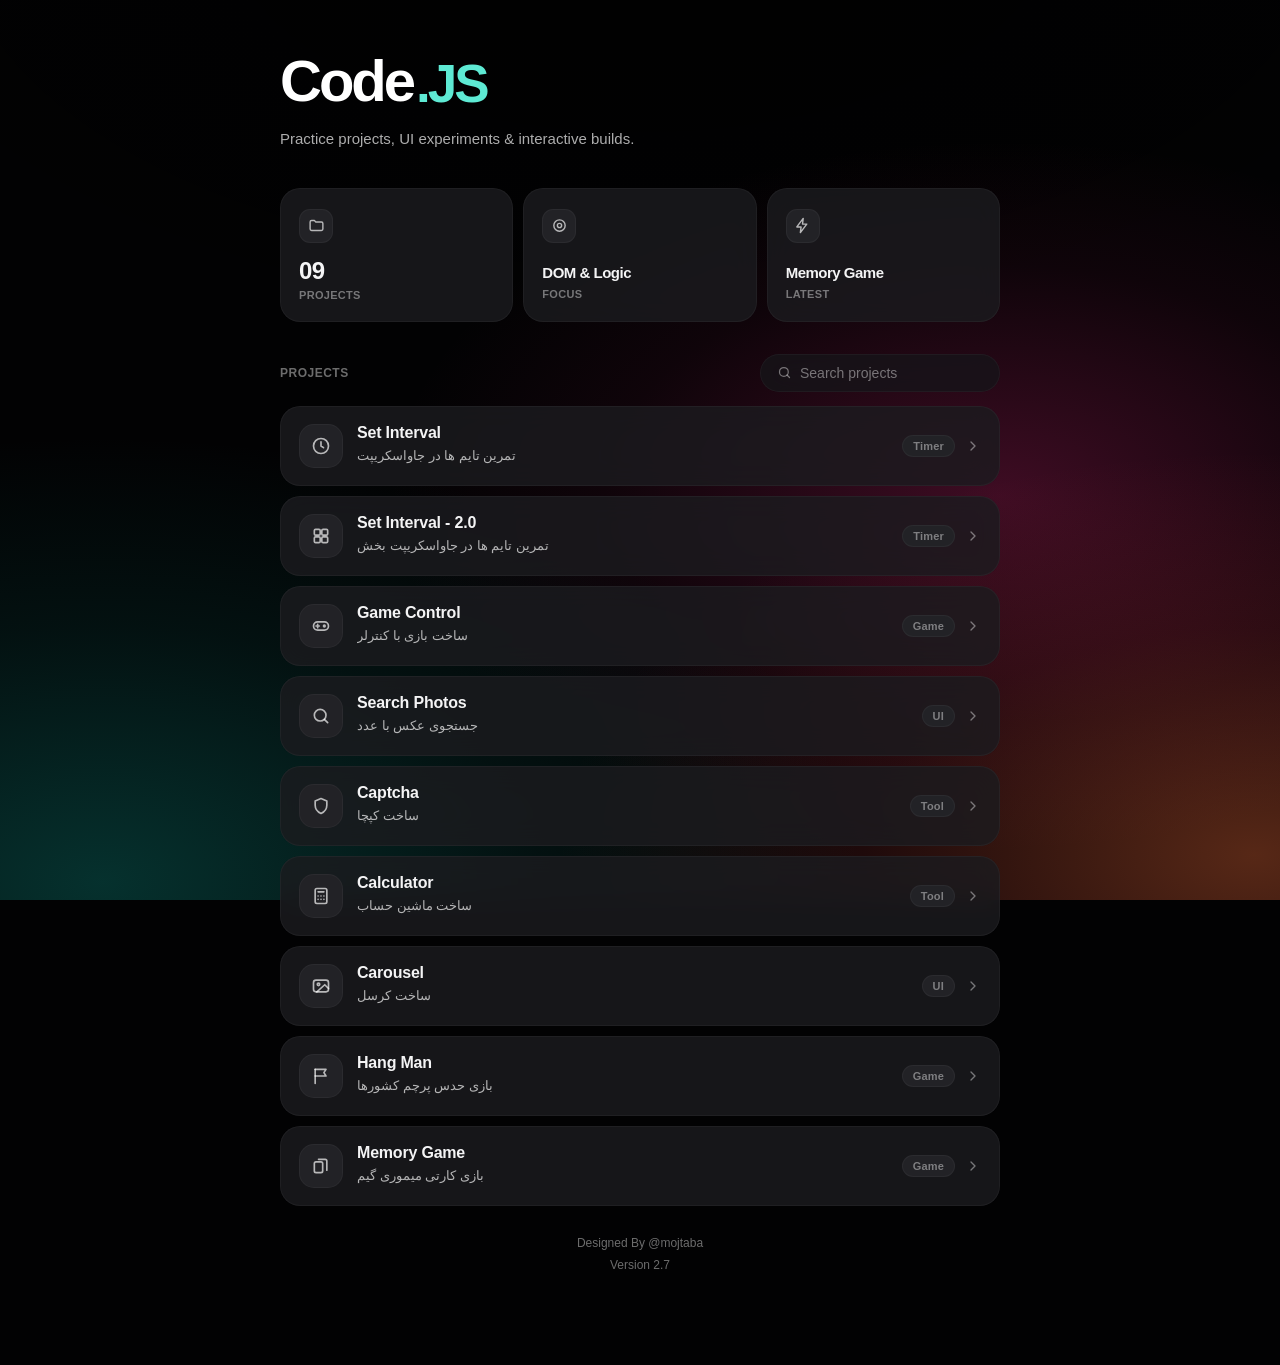
==== index.html @ c729ed0e "Update website" ====
<!doctype html>
<html lang="en">
<head>
    <meta charset="UTF-8">
    <meta name="viewport"
          content="width=device-width, user-scalable=no, initial-scale=1.0, maximum-scale=1.0, minimum-scale=1.0">
    <meta name="theme-color" content="#020203">
    <meta http-equiv="X-UA-Compatible" content="ie=edge">

    <link rel="icon" href="favicon.png">
    <title>Code JS</title>
    <link rel="stylesheet" href="style.css">
</head>
<body>

<div class="app">


    <header class="hero">
        <div class="hero-content">
            <h1 class="h22">Code</h1><h1 class="h11">.JS</h1>
        </div>
        <p>Practice projects, UI experiments &amp; interactive builds.</p>
    </header>


    <div class="topRow">

        <div class="miniCard">
            <div class="miniIcon">
                <svg viewBox="0 0 24 24" aria-hidden="true"><path d="M3 7a2 2 0 0 1 2-2h4l2 2h8a2 2 0 0 1 2 2v8a2 2 0 0 1-2 2H5a2 2 0 0 1-2-2z"/></svg>
            </div>
            <div id="mv" class="miniValue">00</div>
            <div class="miniLabel">Projects</div>
        </div>

        <div class="miniCard">
            <div class="miniIcon">
                <svg viewBox="0 0 24 24" aria-hidden="true"><circle cx="12" cy="12" r="8"/><circle cx="12" cy="12" r="3"/></svg>
            </div>
            <div class="miniValue miniValue-text">DOM &amp; Logic</div>
            <div class="miniLabel">Focus</div>
        </div>

        <div class="miniCard">
            <div class="miniIcon">
                <svg viewBox="0 0 24 24" aria-hidden="true"><path d="M13 2 4 14h6l-1 8 9-12h-6z"/></svg>
            </div>
            <div id="md" class="miniValue miniValue-text">—</div>
            <div class="miniLabel">Latest</div>
        </div>

    </div>


    <div class="listHead">
        <div class="section-title">Projects</div>

        <div class="search-wrap">
            <svg viewBox="0 0 24 24" aria-hidden="true"><circle cx="11" cy="11" r="7"/><path d="m20 20-4-4"/></svg>
            <input id="search" type="search" placeholder="Search projects" aria-label="Search projects" autocomplete="off">
        </div>
    </div>


    <div class="box">


        <a class="card" href="w1/in.html" data-tags="timer interval progress تایمر تایم">
            <div class="dd">
                <div class="chip">
                    <svg viewBox="0 0 24 24" aria-hidden="true"><circle cx="12" cy="12" r="9"/><path d="M12 7v5l3 2"/></svg>
                </div>
                <div class="inf">
                    <h3 class="h3">Set Interval</h3>
                    <p>تمرین تایم ها در جاواسکریپت</p>
                </div>
            </div>
            <div class="meta">
                <span class="tag">Timer</span>
                <span class="row">
                    <svg viewBox="0 0 24 24" aria-hidden="true"><path d="m9 6 6 6-6 6"/></svg>
                </span>
            </div>
        </a>

        <a class="card" href="w2/index.html" data-tags="timer interval grid تایمر تایم">
            <div class="dd">
                <div class="chip">
                    <svg viewBox="0 0 24 24" aria-hidden="true"><rect x="4" y="4" width="7" height="7" rx="1.5"/><rect x="13" y="4" width="7" height="7" rx="1.5"/><rect x="4" y="13" width="7" height="7" rx="1.5"/><rect x="13" y="13" width="7" height="7" rx="1.5"/></svg>
                </div>
                <div class="inf">
                    <h3 class="h3">Set Interval - 2.0</h3>
                    <p>تمرین تایم ها در جاواسکریپت بخش </p>
                </div>
            </div>
            <div class="meta">
                <span class="tag">Timer</span>
                <span class="row">
                    <svg viewBox="0 0 24 24" aria-hidden="true"><path d="m9 6 6 6-6 6"/></svg>
                </span>
            </div>
        </a>

        <a class="card" href="w3/index.html" data-tags="game controller بازی کنترلر">
            <div class="dd">
                <div class="chip">
                    <svg viewBox="0 0 24 24" aria-hidden="true"><rect x="3" y="7" width="18" height="10" rx="5"/><path d="M8 10v4M6 12h4"/><circle cx="16" cy="12" r="1"/></svg>
                </div>
                <div class="inf">
                    <h3 class="h3">Game Control</h3>
                    <p>ساخت بازی با کنترلر</p>
                </div>
            </div>
            <div class="meta">
                <span class="tag">Game</span>
                <span class="row">
                    <svg viewBox="0 0 24 24" aria-hidden="true"><path d="m9 6 6 6-6 6"/></svg>
                </span>
            </div>
        </a>

        <a class="card" href="w4/index.html" data-tags="search photos robots جستجو عکس">
            <div class="dd">
                <div class="chip">
                    <svg viewBox="0 0 24 24" aria-hidden="true"><circle cx="11" cy="11" r="7"/><path d="m20 20-4-4"/></svg>
                </div>
                <div class="inf">
                    <h3 class="h3">Search Photos</h3>
                    <p>جستجوی عکس با عدد</p>
                </div>
            </div>
            <div class="meta">
                <span class="tag">UI</span>
                <span class="row">
                    <svg viewBox="0 0 24 24" aria-hidden="true"><path d="m9 6 6 6-6 6"/></svg>
                </span>
            </div>
        </a>

        <a class="card" href="w5/index.html" data-tags="captcha security کپچا امنیت">
            <div class="dd">
                <div class="chip">
                    <svg viewBox="0 0 24 24" aria-hidden="true"><path d="m12 3 7 3v5c0 4.5-3 8-7 10-4-2-7-5.5-7-10V6z"/></svg>
                </div>
                <div class="inf">
                    <h3 class="h3">Captcha</h3>
                    <p>ساخت کپچا</p>
                </div>
            </div>
            <div class="meta">
                <span class="tag">Tool</span>
                <span class="row">
                    <svg viewBox="0 0 24 24" aria-hidden="true"><path d="m9 6 6 6-6 6"/></svg>
                </span>
            </div>
        </a>

        <a class="card" href="w6/index.html" data-tags="calculator math ماشین حساب">
            <div class="dd">
                <div class="chip">
                    <svg viewBox="0 0 24 24" aria-hidden="true"><rect x="5" y="3" width="14" height="18" rx="2"/><path d="M8.5 7h7M8.5 12h.01M12 12h.01M15.5 12h.01M8.5 16h.01M12 16h.01M15.5 16h.01"/></svg>
                </div>
                <div class="inf">
                    <h3 class="h3">Calculator</h3>
                    <p>ساخت ماشین حساب</p>
                </div>
            </div>
            <div class="meta">
                <span class="tag">Tool</span>
                <span class="row">
                    <svg viewBox="0 0 24 24" aria-hidden="true"><path d="m9 6 6 6-6 6"/></svg>
                </span>
            </div>
        </a>

        <a class="card" href="w7/index.html" data-tags="carousel slider gallery کرسل اسلایدر">
            <div class="dd">
                <div class="chip">
                    <svg viewBox="0 0 24 24" aria-hidden="true"><rect x="3" y="5" width="18" height="14" rx="3"/><circle cx="9" cy="10" r="1.5"/><path d="m21 15-4.5-4.5L7 19"/></svg>
                </div>
                <div class="inf">
                    <h3 class="h3">Carousel</h3>
                    <p>ساخت کرسل</p>
                </div>
            </div>
            <div class="meta">
                <span class="tag">UI</span>
                <span class="row">
                    <svg viewBox="0 0 24 24" aria-hidden="true"><path d="m9 6 6 6-6 6"/></svg>
                </span>
            </div>
        </a>

        <a class="card" href="w8/index.html" data-tags="hangman flags guess بازی پرچم حدس">
            <div class="dd">
                <div class="chip">
                    <svg viewBox="0 0 24 24" aria-hidden="true"><path d="M5 21V4"/><path d="M5 4h13l-2.5 4L18 12H5"/></svg>
                </div>
                <div class="inf">
                    <h3 class="h3">Hang Man</h3>
                    <p>بازی حدس پرچم کشورها</p>
                </div>
            </div>
            <div class="meta">
                <span class="tag">Game</span>
                <span class="row">
                    <svg viewBox="0 0 24 24" aria-hidden="true"><path d="m9 6 6 6-6 6"/></svg>
                </span>
            </div>
        </a>

        <a class="card" href="w9/index.html" data-tags="memory cards match بازی کارت حافظه">
            <div class="dd">
                <div class="chip">
                    <svg viewBox="0 0 24 24" aria-hidden="true"><rect x="4" y="7" width="10" height="13" rx="2"/><path d="M9 4h8a2 2 0 0 1 2 2v11"/></svg>
                </div>
                <div class="inf">
                    <h3 class="h3">Memory Game</h3>
                    <p>بازی کارتی میموری گیم</p>
                </div>
            </div>
            <div class="meta">
                <span class="tag">Game</span>
                <span class="row">
                    <svg viewBox="0 0 24 24" aria-hidden="true"><path d="m9 6 6 6-6 6"/></svg>
                </span>
            </div>
        </a>


    </div>

    <div id="empty" class="empty">No project matches your search.</div>


    <div class="footer">Designed By @mojtaba <br>Version 2.7<br></div>

</div>

<script src="code.js"></script>
</body>
</html>
---- style.css ----
:root{

    --brand:#2DD4BF;
    --brand-light:#5EEAD4;

    --bg-base:#020203;

    --glass-blur:blur(14px) saturate(115%);

    --surface:rgba(28,28,31,0.82);
    --surface-hover:rgba(34,34,38,0.86);
    --surface-input:rgba(22,22,25,0.76);

    --surface-border:rgba(255,255,255,0.04);
    --surface-border-hover:rgba(255,255,255,0.07);

    --chip-bg:#222226;
    --chip-bg-hover:#28282d;

    --text:#f4f4f5;
    --text-soft:rgba(255,255,255,0.68);
    --text-faint:rgba(255,255,255,0.42);

    --org:var(--brand-light);

    --radius:20px;
}

html{
    background-color:var(--bg-base);
    background-image:
            radial-gradient(
                    ellipse 90% 75% at 8% 98%,
                    rgba(13,148,136,0.32) 0%,
                    rgba(13,148,136,0.10) 38%,
                    transparent 66%
            ),
            radial-gradient(
                    ellipse 85% 70% at 98% 95%,
                    rgba(251,113,60,0.34) 0%,
                    rgba(239,68,68,0.12) 36%,
                    transparent 64%
            ),
            radial-gradient(
                    ellipse 70% 58% at 78% 55%,
                    rgba(219,39,119,0.28) 0%,
                    rgba(168,28,90,0.08) 44%,
                    transparent 68%
            ),
            radial-gradient(
                    ellipse 120% 85% at 50% -8%,
                    rgba(0,0,0,0.88) 0%,
                    transparent 62%
            );
    background-attachment:fixed;

    overflow-x:hidden;
    width:100%;
    max-width:100%;
    overscroll-behavior:none;
}


*{
    margin:0;
    padding:0;
    box-sizing:border-box;
}






body{

    min-height:100vh;
    min-height:100dvh;
    width:100%;
    max-width:100%;
    overflow-x:hidden;
    overscroll-behavior:none;

    background:transparent;

    color:var(--text);

    font-family:
            Inter,
            -apple-system,
            BlinkMacSystemFont,
            sans-serif;

    display:flex;
    justify-content:center;

    padding:52px 24px 48px;
}



.app{

    width:100%;

    max-width:720px;

    padding-bottom:40px;
}



/* ---------- hero ---------- */

.hero{

    margin-bottom:36px;
}

.hero-content{
    display:flex;
    align-items:end;
}

.hero h1{

    letter-spacing:-3px;

    line-height:1;

    color:var(--org);
}

.hero .h11{
    font-weight:700;
    font-size:53px;
}

.hero .h22{
    font-weight:800;
    font-size:58px;
    color:#fff;
    margin-right:3px;
}

.hero p{

    margin-top:16px;

    max-width:480px;

    color:var(--text-soft);

    font-size:15px;

    font-weight:400;

    line-height:1.7;
}



/* ---------- stats ---------- */

.topRow{

    display:grid;

    grid-template-columns:repeat(3, 1fr);

    gap:10px;

    margin-bottom:32px;
}

.miniCard{

    padding:20px 18px;

    border-radius:var(--radius);

    background:var(--surface);

    backdrop-filter:var(--glass-blur);
    -webkit-backdrop-filter:var(--glass-blur);

    border:1px solid var(--surface-border);
}

.miniIcon{

    width:34px;
    height:34px;

    border-radius:11px;

    display:flex;
    align-items:center;
    justify-content:center;

    margin-bottom:14px;

    color:var(--text-soft);

    background:var(--chip-bg);

    border:1px solid var(--surface-border);
}

.miniIcon svg{
    width:17px;
    height:17px;
    fill:none;
    stroke:currentColor;
    stroke-width:2;
    stroke-linecap:round;
    stroke-linejoin:round;
}

.miniValue{

    font-size:24px;

    font-weight:700;

    letter-spacing:-0.5px;

    color:var(--text);

    margin-bottom:4px;

    white-space:nowrap;
    overflow:hidden;
    text-overflow:ellipsis;
}

.miniValue-text{
    font-size:15px;
    line-height:1.4;
    padding-top:5px;
    margin-bottom:5px;
}

.miniLabel{

    color:var(--text-faint);

    font-size:11px;

    font-weight:600;

    letter-spacing:0.3px;

    text-transform:uppercase;
}



/* ---------- list head + search ---------- */

.listHead{

    display:flex;
    align-items:center;
    justify-content:space-between;

    gap:12px;

    margin-bottom:14px;
}

.section-title{

    font-size:12px;
    font-weight:600;

    letter-spacing:0.5px;

    text-transform:uppercase;

    color:var(--text-faint);
}

.search-wrap{

    display:flex;
    align-items:center;

    gap:8px;

    background:var(--surface-input);

    backdrop-filter:var(--glass-blur);
    -webkit-backdrop-filter:var(--glass-blur);

    border:1px solid var(--surface-border);

    border-radius:999px;

    padding:10px 16px;

    width:240px;
}

.search-wrap:focus-within{
    background:var(--surface);
    border-color:var(--surface-border-hover);
}

.search-wrap svg{
    width:15px;
    height:15px;
    flex-shrink:0;
    fill:none;
    stroke:var(--text-faint);
    stroke-width:2;
    stroke-linecap:round;
}

.search-wrap:focus-within svg{
    stroke:var(--brand);
}

.search-wrap input{

    width:100%;

    background:none;
    border:none;
    outline:none;

    color:var(--text);

    font-size:14px;

    font-family:inherit;

    -webkit-appearance:none;
    appearance:none;
}

.search-wrap input::placeholder{
    color:var(--text-faint);
}

.search-wrap input::-webkit-search-cancel-button{
    -webkit-appearance:none;
}



/* ---------- project list ---------- */

.box{

    display:flex;

    flex-direction:column;

    gap:10px;
}



.card{

    background:var(--surface);

    backdrop-filter:var(--glass-blur);
    -webkit-backdrop-filter:var(--glass-blur);

    border:1px solid var(--surface-border);

    border-radius:20px;

    display:flex;

    justify-content:space-between;

    align-items:center;

    text-decoration:none;

    padding:17px 18px;

}


.card:hover{

    background:var(--surface-hover);
    border-color:var(--surface-border-hover);
}

.card:focus-visible{
    outline:2px solid rgba(45,212,191,0.55);
    outline-offset:2px;
}


.dd{

    display:flex;

    align-items:center;

    gap:14px;

    min-width:0;
}



.chip{

    width:44px;
    height:44px;

    border-radius:15px;

    display:flex;
    justify-content:center;
    align-items:center;

    flex-shrink:0;

    color:var(--text-soft);

    background:var(--chip-bg);

    border:1px solid var(--surface-border);
}

.chip svg{
    width:20px;
    height:20px;
    fill:none;
    stroke:currentColor;
    stroke-width:2;
    stroke-linecap:round;
    stroke-linejoin:round;
}



.inf{
    min-width:0;
}

.h3{

    color:var(--text);

    font-size:16px;

    font-weight:600;

    letter-spacing:-0.2px;
}

.inf p{

    margin-top:4px;

    color:var(--text-soft);

    font-size:13px;

    font-weight:400;

    line-height:1.6;

    display:-webkit-box;
    -webkit-line-clamp:2;
    -webkit-box-orient:vertical;
    overflow:hidden;
}


.card:hover .h3{

    color:#fff;
}

.card:hover .inf p{

    color:rgba(255,255,255,0.82);
}

.card:hover .chip{
    color:#fff;
    background:var(--chip-bg-hover);
    border-color:var(--surface-border-hover);
}



.meta{

    display:flex;
    align-items:center;

    gap:10px;

    flex-shrink:0;

    margin-left:12px;
}

.tag{

    font-size:11px;
    font-weight:600;

    letter-spacing:0.2px;

    color:var(--text-faint);

    background:var(--chip-bg);

    border:1px solid var(--surface-border);

    border-radius:999px;

    padding:4px 10px;
}

.card:hover .tag{
    color:var(--text-soft);
    background:var(--chip-bg-hover);
    border-color:var(--surface-border-hover);
}

.row{

    display:flex;
    align-items:center;

    color:var(--text-faint);
}

.row svg{
    width:16px;
    height:16px;
    fill:none;
    stroke:currentColor;
    stroke-width:2;
    stroke-linecap:round;
    stroke-linejoin:round;
}

.card:hover .row{
    color:var(--brand);
}



/* ---------- empty state ---------- */

.empty{

    display:none;

    text-align:center;

    padding:36px 20px;

    color:var(--text-soft);

    font-size:14px;

    background:var(--surface);

    backdrop-filter:var(--glass-blur);
    -webkit-backdrop-filter:var(--glass-blur);

    border:1px solid var(--surface-border);

    border-radius:20px;
}



/* ---------- footer ---------- */

.footer{

    margin-top:26px;

    text-align:center;

    color:var(--text-faint);

    font-size:12px;

    line-height:1.9;
}



/* ---------- responsive ---------- */

@media (max-width:640px){

    body{
        padding:40px 18px;
    }

    .listHead{
        flex-direction:column;
        align-items:stretch;
        gap:10px;
    }

    .search-wrap{
        width:100%;
    }

    .search-wrap input{
        font-size:16px;
    }

}



@media (max-width:430px){

    body{
        padding-top:max(28px, env(safe-area-inset-top));
        padding-right:max(16px, env(safe-area-inset-right));
        padding-bottom:max(28px, env(safe-area-inset-bottom));
        padding-left:max(16px, env(safe-area-inset-left));
    }

    .hero{
        margin-bottom:26px;
    }

    .hero .h22{
        font-size:46px;
    }

    .hero .h11{
        font-size:42px;
    }

    .hero p{
        font-size:14px;
        line-height:1.65;
    }

    .topRow{
        gap:8px;
        margin-bottom:26px;
    }

    .miniCard{
        padding:14px 12px;
        border-radius:16px;
    }

    .miniIcon{
        width:30px;
        height:30px;
        border-radius:10px;
        margin-bottom:12px;
    }

    .miniIcon svg{
        width:15px;
        height:15px;
    }

    .miniValue{
        font-size:20px;
    }

    .miniValue-text{
        font-size:12px;
        white-space:normal;
        line-height:1.35;
    }

    .card{
        padding:14px;
        border-radius:18px;
    }

    .dd{
        gap:12px;
    }

    .chip{
        width:40px;
        height:40px;
        border-radius:13px;
    }

    .chip svg{
        width:18px;
        height:18px;
    }

    .h3{
        font-size:14px;
    }

    .inf p{
        font-size:12px;
    }

    .tag{
        display:none;
    }

    .meta{
        margin-left:8px;
    }

    .footer{
        margin-top:20px;
        font-size:11px;
    }

}
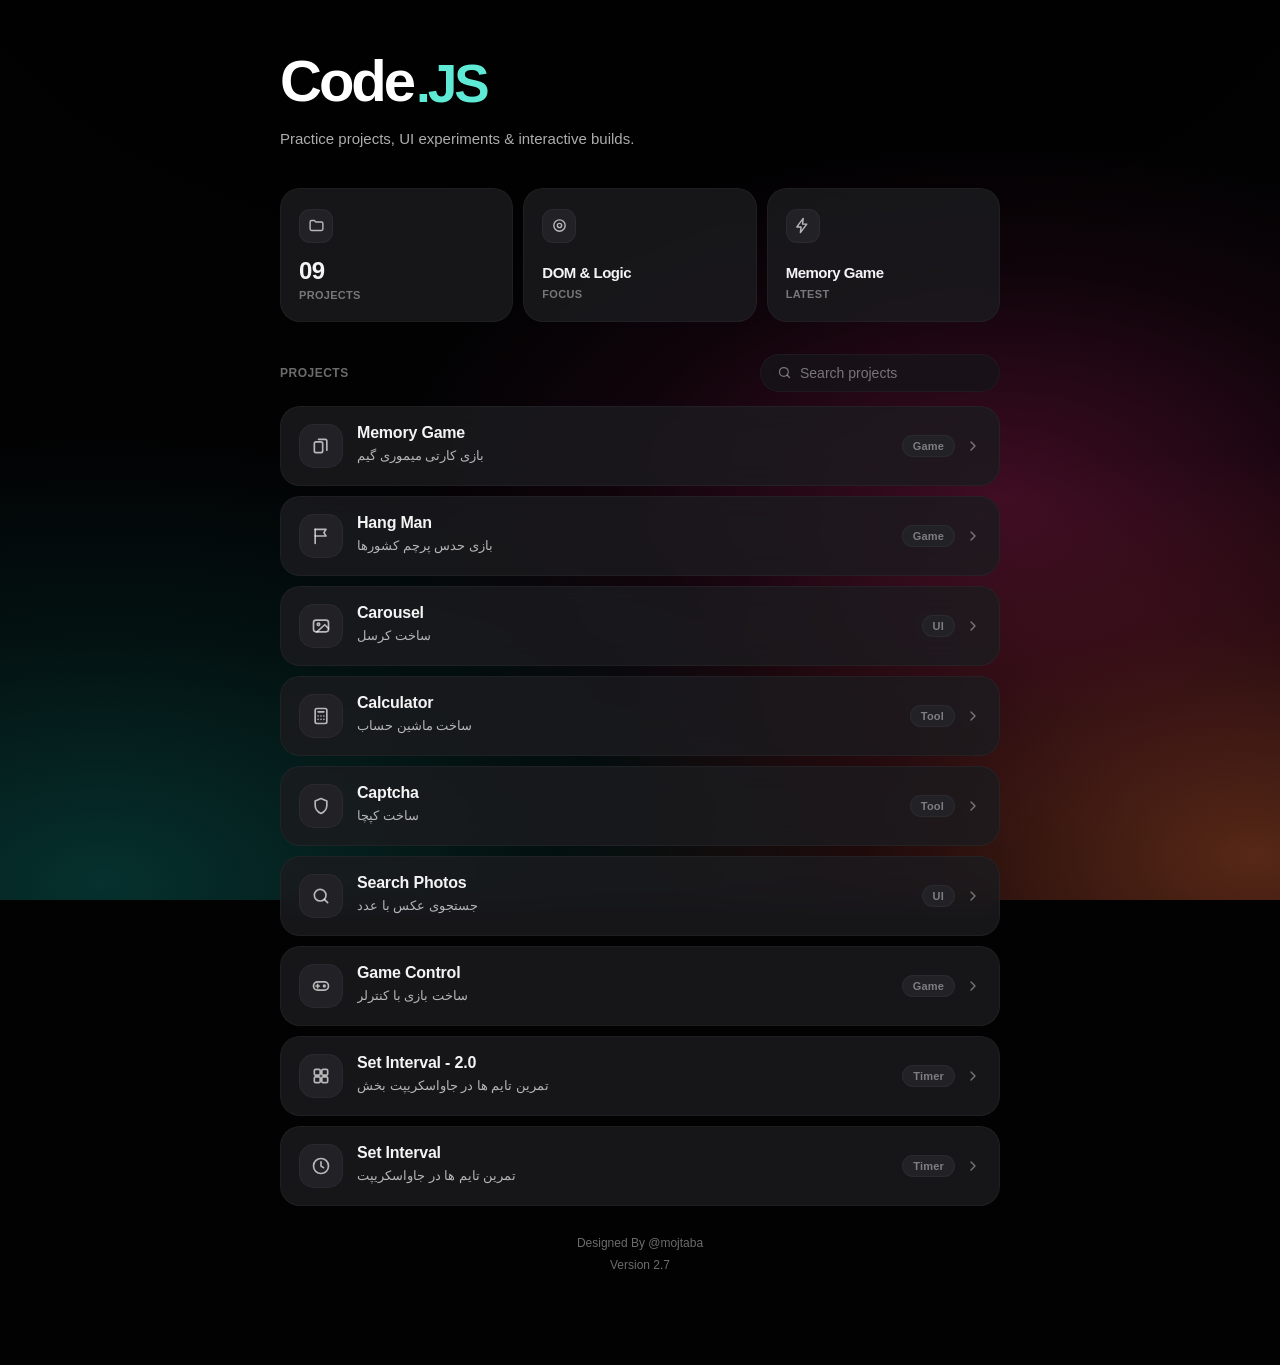
==== commit cd7ac922: "Cursor: Apply local changes for cloud agent" ====
--- a/index.html
+++ b/index.html
@@ -7,7 +7,10 @@
     <meta name="theme-color" content="#020203">
     <meta http-equiv="X-UA-Compatible" content="ie=edge">
 
-    <link rel="icon" href="favicon.png">
+    <link rel="icon" type="image/png" sizes="64x64" href="icons/favicon.png">
+    <link rel="icon" type="image/png" sizes="192x192" href="icons/icon-192.png">
+    <link rel="apple-touch-icon" sizes="180x180" href="icons/apple-touch-icon.png">
+
     <title>Code JS</title>
     <link rel="stylesheet" href="style.css">
 </head>
@@ -66,7 +69,153 @@
     <div class="box">
 
 
-        <a class="card" href="w1/in.html" data-tags="timer interval progress تایمر تایم">
+        
+
+<a class="card" href="w9/index.html" data-tags="memory cards match بازی کارت حافظه">
+            <div class="dd">
+                <div class="chip">
+                    <svg viewBox="0 0 24 24" aria-hidden="true"><rect x="4" y="7" width="10" height="13" rx="2"/><path d="M9 4h8a2 2 0 0 1 2 2v11"/></svg>
+                </div>
+                <div class="inf">
+                    <h3 class="h3">Memory Game</h3>
+                    <p>بازی کارتی میموری گیم</p>
+                </div>
+            </div>
+            <div class="meta">
+                <span class="tag">Game</span>
+                <span class="row">
+                    <svg viewBox="0 0 24 24" aria-hidden="true"><path d="m9 6 6 6-6 6"/></svg>
+                </span>
+            </div>
+        </a>
+
+<a class="card" href="w8/index.html" data-tags="hangman flags guess بازی پرچم حدس">
+            <div class="dd">
+                <div class="chip">
+                    <svg viewBox="0 0 24 24" aria-hidden="true"><path d="M5 21V4"/><path d="M5 4h13l-2.5 4L18 12H5"/></svg>
+                </div>
+                <div class="inf">
+                    <h3 class="h3">Hang Man</h3>
+                    <p>بازی حدس پرچم کشورها</p>
+                </div>
+            </div>
+            <div class="meta">
+                <span class="tag">Game</span>
+                <span class="row">
+                    <svg viewBox="0 0 24 24" aria-hidden="true"><path d="m9 6 6 6-6 6"/></svg>
+                </span>
+            </div>
+        </a>
+
+<a class="card" href="w7/index.html" data-tags="carousel slider gallery کرسل اسلایدر">
+            <div class="dd">
+                <div class="chip">
+                    <svg viewBox="0 0 24 24" aria-hidden="true"><rect x="3" y="5" width="18" height="14" rx="3"/><circle cx="9" cy="10" r="1.5"/><path d="m21 15-4.5-4.5L7 19"/></svg>
+                </div>
+                <div class="inf">
+                    <h3 class="h3">Carousel</h3>
+                    <p>ساخت کرسل</p>
+                </div>
+            </div>
+            <div class="meta">
+                <span class="tag">UI</span>
+                <span class="row">
+                    <svg viewBox="0 0 24 24" aria-hidden="true"><path d="m9 6 6 6-6 6"/></svg>
+                </span>
+            </div>
+        </a>
+
+<a class="card" href="w6/index.html" data-tags="calculator math ماشین حساب">
+            <div class="dd">
+                <div class="chip">
+                    <svg viewBox="0 0 24 24" aria-hidden="true"><rect x="5" y="3" width="14" height="18" rx="2"/><path d="M8.5 7h7M8.5 12h.01M12 12h.01M15.5 12h.01M8.5 16h.01M12 16h.01M15.5 16h.01"/></svg>
+                </div>
+                <div class="inf">
+                    <h3 class="h3">Calculator</h3>
+                    <p>ساخت ماشین حساب</p>
+                </div>
+            </div>
+            <div class="meta">
+                <span class="tag">Tool</span>
+                <span class="row">
+                    <svg viewBox="0 0 24 24" aria-hidden="true"><path d="m9 6 6 6-6 6"/></svg>
+                </span>
+            </div>
+        </a>
+
+<a class="card" href="w5/index.html" data-tags="captcha security کپچا امنیت">
+            <div class="dd">
+                <div class="chip">
+                    <svg viewBox="0 0 24 24" aria-hidden="true"><path d="m12 3 7 3v5c0 4.5-3 8-7 10-4-2-7-5.5-7-10V6z"/></svg>
+                </div>
+                <div class="inf">
+                    <h3 class="h3">Captcha</h3>
+                    <p>ساخت کپچا</p>
+                </div>
+            </div>
+            <div class="meta">
+                <span class="tag">Tool</span>
+                <span class="row">
+                    <svg viewBox="0 0 24 24" aria-hidden="true"><path d="m9 6 6 6-6 6"/></svg>
+                </span>
+            </div>
+        </a>
+
+<a class="card" href="w4/index.html" data-tags="search photos robots جستجو عکس">
+            <div class="dd">
+                <div class="chip">
+                    <svg viewBox="0 0 24 24" aria-hidden="true"><circle cx="11" cy="11" r="7"/><path d="m20 20-4-4"/></svg>
+                </div>
+                <div class="inf">
+                    <h3 class="h3">Search Photos</h3>
+                    <p>جستجوی عکس با عدد</p>
+                </div>
+            </div>
+            <div class="meta">
+                <span class="tag">UI</span>
+                <span class="row">
+                    <svg viewBox="0 0 24 24" aria-hidden="true"><path d="m9 6 6 6-6 6"/></svg>
+                </span>
+            </div>
+        </a>
+
+<a class="card" href="w3/index.html" data-tags="game controller بازی کنترلر">
+            <div class="dd">
+                <div class="chip">
+                    <svg viewBox="0 0 24 24" aria-hidden="true"><rect x="3" y="7" width="18" height="10" rx="5"/><path d="M8 10v4M6 12h4"/><circle cx="16" cy="12" r="1"/></svg>
+                </div>
+                <div class="inf">
+                    <h3 class="h3">Game Control</h3>
+                    <p>ساخت بازی با کنترلر</p>
+                </div>
+            </div>
+            <div class="meta">
+                <span class="tag">Game</span>
+                <span class="row">
+                    <svg viewBox="0 0 24 24" aria-hidden="true"><path d="m9 6 6 6-6 6"/></svg>
+                </span>
+            </div>
+        </a>
+
+<a class="card" href="w2/index.html" data-tags="timer interval grid تایمر تایم">
+            <div class="dd">
+                <div class="chip">
+                    <svg viewBox="0 0 24 24" aria-hidden="true"><rect x="4" y="4" width="7" height="7" rx="1.5"/><rect x="13" y="4" width="7" height="7" rx="1.5"/><rect x="4" y="13" width="7" height="7" rx="1.5"/><rect x="13" y="13" width="7" height="7" rx="1.5"/></svg>
+                </div>
+                <div class="inf">
+                    <h3 class="h3">Set Interval - 2.0</h3>
+                    <p>تمرین تایم ها در جاواسکریپت بخش </p>
+                </div>
+            </div>
+            <div class="meta">
+                <span class="tag">Timer</span>
+                <span class="row">
+                    <svg viewBox="0 0 24 24" aria-hidden="true"><path d="m9 6 6 6-6 6"/></svg>
+                </span>
+            </div>
+        </a>
+
+<a class="card" href="w1/in.html" data-tags="timer interval progress تایمر تایم">
             <div class="dd">
                 <div class="chip">
                     <svg viewBox="0 0 24 24" aria-hidden="true"><circle cx="12" cy="12" r="9"/><path d="M12 7v5l3 2"/></svg>
@@ -84,149 +233,7 @@
             </div>
         </a>
 
-        <a class="card" href="w2/index.html" data-tags="timer interval grid تایمر تایم">
-            <div class="dd">
-                <div class="chip">
-                    <svg viewBox="0 0 24 24" aria-hidden="true"><rect x="4" y="4" width="7" height="7" rx="1.5"/><rect x="13" y="4" width="7" height="7" rx="1.5"/><rect x="4" y="13" width="7" height="7" rx="1.5"/><rect x="13" y="13" width="7" height="7" rx="1.5"/></svg>
-                </div>
-                <div class="inf">
-                    <h3 class="h3">Set Interval - 2.0</h3>
-                    <p>تمرین تایم ها در جاواسکریپت بخش </p>
-                </div>
-            </div>
-            <div class="meta">
-                <span class="tag">Timer</span>
-                <span class="row">
-                    <svg viewBox="0 0 24 24" aria-hidden="true"><path d="m9 6 6 6-6 6"/></svg>
-                </span>
-            </div>
-        </a>
-
-        <a class="card" href="w3/index.html" data-tags="game controller بازی کنترلر">
-            <div class="dd">
-                <div class="chip">
-                    <svg viewBox="0 0 24 24" aria-hidden="true"><rect x="3" y="7" width="18" height="10" rx="5"/><path d="M8 10v4M6 12h4"/><circle cx="16" cy="12" r="1"/></svg>
-                </div>
-                <div class="inf">
-                    <h3 class="h3">Game Control</h3>
-                    <p>ساخت بازی با کنترلر</p>
-                </div>
-            </div>
-            <div class="meta">
-                <span class="tag">Game</span>
-                <span class="row">
-                    <svg viewBox="0 0 24 24" aria-hidden="true"><path d="m9 6 6 6-6 6"/></svg>
-                </span>
-            </div>
-        </a>
-
-        <a class="card" href="w4/index.html" data-tags="search photos robots جستجو عکس">
-            <div class="dd">
-                <div class="chip">
-                    <svg viewBox="0 0 24 24" aria-hidden="true"><circle cx="11" cy="11" r="7"/><path d="m20 20-4-4"/></svg>
-                </div>
-                <div class="inf">
-                    <h3 class="h3">Search Photos</h3>
-                    <p>جستجوی عکس با عدد</p>
-                </div>
-            </div>
-            <div class="meta">
-                <span class="tag">UI</span>
-                <span class="row">
-                    <svg viewBox="0 0 24 24" aria-hidden="true"><path d="m9 6 6 6-6 6"/></svg>
-                </span>
-            </div>
-        </a>
-
-        <a class="card" href="w5/index.html" data-tags="captcha security کپچا امنیت">
-            <div class="dd">
-                <div class="chip">
-                    <svg viewBox="0 0 24 24" aria-hidden="true"><path d="m12 3 7 3v5c0 4.5-3 8-7 10-4-2-7-5.5-7-10V6z"/></svg>
-                </div>
-                <div class="inf">
-                    <h3 class="h3">Captcha</h3>
-                    <p>ساخت کپچا</p>
-                </div>
-            </div>
-            <div class="meta">
-                <span class="tag">Tool</span>
-                <span class="row">
-                    <svg viewBox="0 0 24 24" aria-hidden="true"><path d="m9 6 6 6-6 6"/></svg>
-                </span>
-            </div>
-        </a>
-
-        <a class="card" href="w6/index.html" data-tags="calculator math ماشین حساب">
-            <div class="dd">
-                <div class="chip">
-                    <svg viewBox="0 0 24 24" aria-hidden="true"><rect x="5" y="3" width="14" height="18" rx="2"/><path d="M8.5 7h7M8.5 12h.01M12 12h.01M15.5 12h.01M8.5 16h.01M12 16h.01M15.5 16h.01"/></svg>
-                </div>
-                <div class="inf">
-                    <h3 class="h3">Calculator</h3>
-                    <p>ساخت ماشین حساب</p>
-                </div>
-            </div>
-            <div class="meta">
-                <span class="tag">Tool</span>
-                <span class="row">
-                    <svg viewBox="0 0 24 24" aria-hidden="true"><path d="m9 6 6 6-6 6"/></svg>
-                </span>
-            </div>
-        </a>
-
-        <a class="card" href="w7/index.html" data-tags="carousel slider gallery کرسل اسلایدر">
-            <div class="dd">
-                <div class="chip">
-                    <svg viewBox="0 0 24 24" aria-hidden="true"><rect x="3" y="5" width="18" height="14" rx="3"/><circle cx="9" cy="10" r="1.5"/><path d="m21 15-4.5-4.5L7 19"/></svg>
-                </div>
-                <div class="inf">
-                    <h3 class="h3">Carousel</h3>
-                    <p>ساخت کرسل</p>
-                </div>
-            </div>
-            <div class="meta">
-                <span class="tag">UI</span>
-                <span class="row">
-                    <svg viewBox="0 0 24 24" aria-hidden="true"><path d="m9 6 6 6-6 6"/></svg>
-                </span>
-            </div>
-        </a>
-
-        <a class="card" href="w8/index.html" data-tags="hangman flags guess بازی پرچم حدس">
-            <div class="dd">
-                <div class="chip">
-                    <svg viewBox="0 0 24 24" aria-hidden="true"><path d="M5 21V4"/><path d="M5 4h13l-2.5 4L18 12H5"/></svg>
-                </div>
-                <div class="inf">
-                    <h3 class="h3">Hang Man</h3>
-                    <p>بازی حدس پرچم کشورها</p>
-                </div>
-            </div>
-            <div class="meta">
-                <span class="tag">Game</span>
-                <span class="row">
-                    <svg viewBox="0 0 24 24" aria-hidden="true"><path d="m9 6 6 6-6 6"/></svg>
-                </span>
-            </div>
-        </a>
-
-        <a class="card" href="w9/index.html" data-tags="memory cards match بازی کارت حافظه">
-            <div class="dd">
-                <div class="chip">
-                    <svg viewBox="0 0 24 24" aria-hidden="true"><rect x="4" y="7" width="10" height="13" rx="2"/><path d="M9 4h8a2 2 0 0 1 2 2v11"/></svg>
-                </div>
-                <div class="inf">
-                    <h3 class="h3">Memory Game</h3>
-                    <p>بازی کارتی میموری گیم</p>
-                </div>
-            </div>
-            <div class="meta">
-                <span class="tag">Game</span>
-                <span class="row">
-                    <svg viewBox="0 0 24 24" aria-hidden="true"><path d="m9 6 6 6-6 6"/></svg>
-                </span>
-            </div>
-        </a>
+
 
 
     </div>
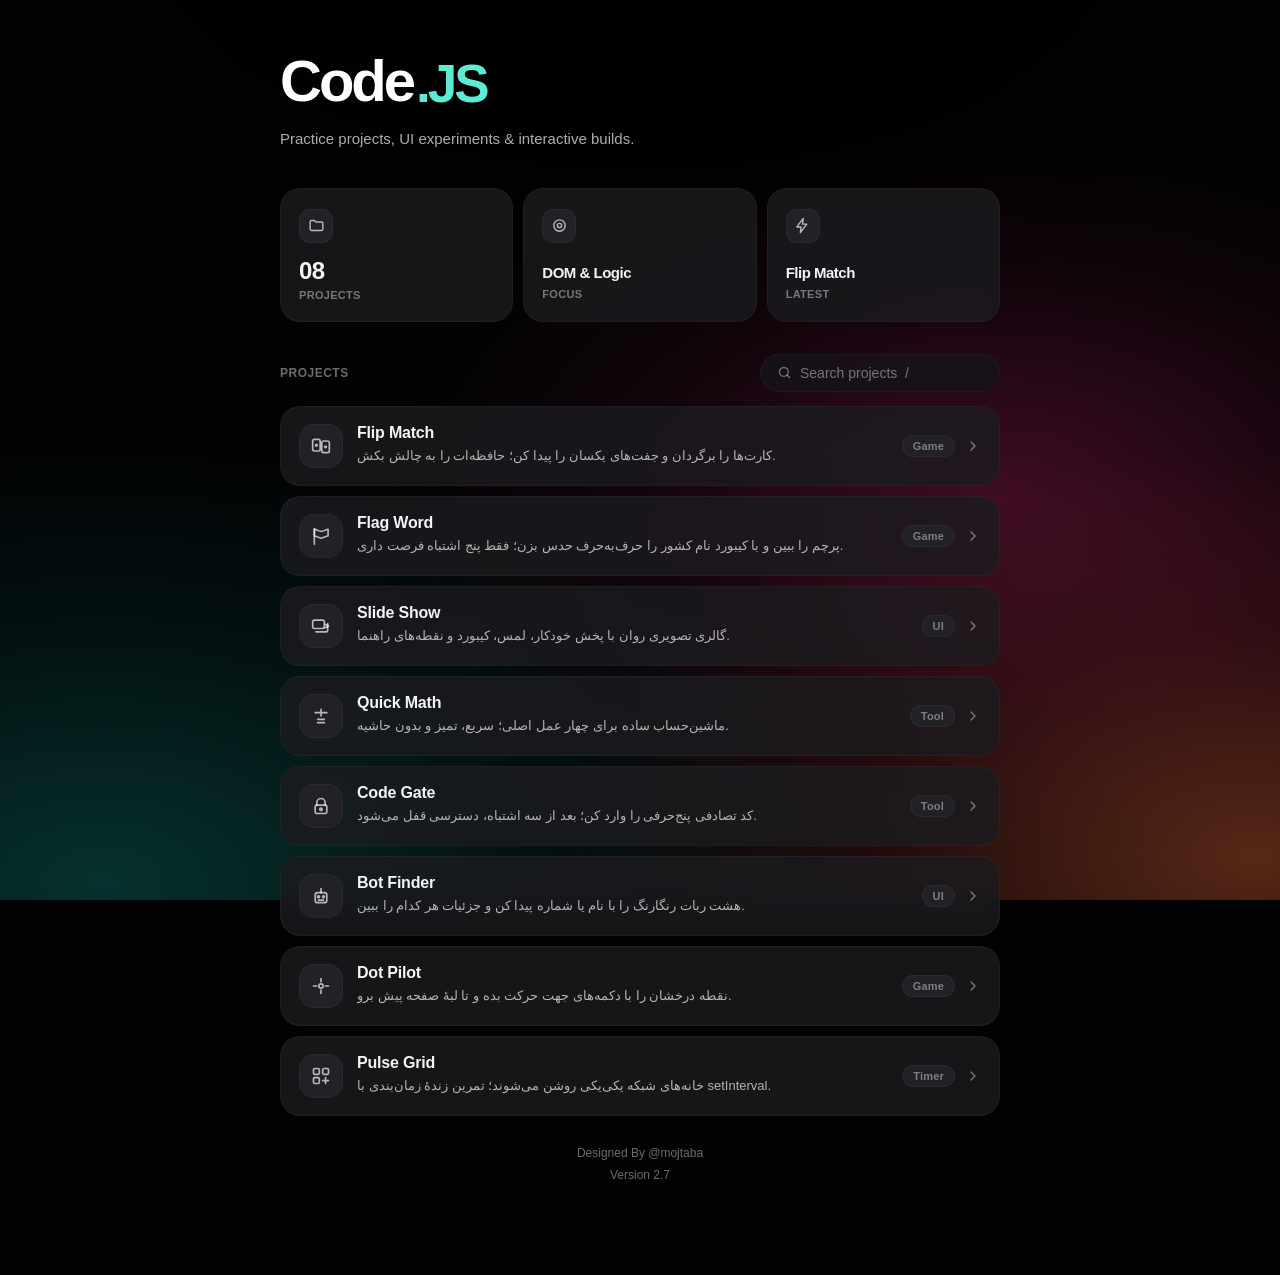
==== commit 235b4356: "Restructure projects and improve the dashboard experience. Move demos into named project folders, re" ====
--- a/index.html
+++ b/index.html
@@ -61,7 +61,7 @@
 
         <div class="search-wrap">
             <svg viewBox="0 0 24 24" aria-hidden="true"><circle cx="11" cy="11" r="7"/><path d="m20 20-4-4"/></svg>
-            <input id="search" type="search" placeholder="Search projects" aria-label="Search projects" autocomplete="off">
+            <input id="search" type="search" placeholder="Search projects  /" aria-label="Search projects" autocomplete="off">
         </div>
     </div>
 
@@ -69,16 +69,14 @@
     <div class="box">
 
 
-        
-
-<a class="card" href="w9/index.html" data-tags="memory cards match بازی کارت حافظه">
-            <div class="dd">
-                <div class="chip">
-                    <svg viewBox="0 0 24 24" aria-hidden="true"><rect x="4" y="7" width="10" height="13" rx="2"/><path d="M9 4h8a2 2 0 0 1 2 2v11"/></svg>
-                </div>
-                <div class="inf">
-                    <h3 class="h3">Memory Game</h3>
-                    <p>بازی کارتی میموری گیم</p>
+        <a class="card" href="project/memory-game/index.html" data-tags="flip match memory game cards pair twin remember concentration puzzle board flip-card win بازی حافظه کارت جفت میموری گیم پازل تمرکز برگرداندن کارت پیدا کردن جفت">
+            <div class="dd">
+                <div class="chip">
+                    <svg viewBox="0 0 24 24" aria-hidden="true"><rect x="2" y="4" width="9" height="14" rx="2"/><rect x="13" y="6" width="9" height="14" rx="2"/><circle cx="6.5" cy="11" r="1"/><circle cx="17.5" cy="13" r="1"/></svg>
+                </div>
+                <div class="inf">
+                    <h3 class="h3">Flip Match</h3>
+                    <p>کارت‌ها را برگردان و جفت‌های یکسان را پیدا کن؛ حافظه‌ات را به چالش بکش.</p>
                 </div>
             </div>
             <div class="meta">
@@ -89,14 +87,14 @@
             </div>
         </a>
 
-<a class="card" href="w8/index.html" data-tags="hangman flags guess بازی پرچم حدس">
-            <div class="dd">
-                <div class="chip">
-                    <svg viewBox="0 0 24 24" aria-hidden="true"><path d="M5 21V4"/><path d="M5 4h13l-2.5 4L18 12H5"/></svg>
-                </div>
-                <div class="inf">
-                    <h3 class="h3">Hang Man</h3>
-                    <p>بازی حدس پرچم کشورها</p>
+        <a class="card" href="project/hangman/index.html" data-tags="flag word hangman hang man country countries nation guess letter keyboard visa identify america brazil canada china france italy japan pakistan russia turkiye turkey پرچم کشور کشورها حدس حرف کیبورد دار آویز هنگمن آمریکا برزیل کانادا چین فرانسه ایتالیا ژاپن پاکستان روسیه ترکیه نام کشور">
+            <div class="dd">
+                <div class="chip">
+                    <svg viewBox="0 0 24 24" aria-hidden="true"><path d="M4 22V3"/><path d="M4 4c3.5 0 5 2.5 8.5 2.5S17 4 20.5 4v8c-3.5 0-5 2.5-8.5 2.5S7.5 12 4 12z"/></svg>
+                </div>
+                <div class="inf">
+                    <h3 class="h3">Flag Word</h3>
+                    <p>پرچم را ببین و با کیبورد نام کشور را حرف‌به‌حرف حدس بزن؛ فقط پنج اشتباه فرصت داری.</p>
                 </div>
             </div>
             <div class="meta">
@@ -107,14 +105,14 @@
             </div>
         </a>
 
-<a class="card" href="w7/index.html" data-tags="carousel slider gallery کرسل اسلایدر">
-            <div class="dd">
-                <div class="chip">
-                    <svg viewBox="0 0 24 24" aria-hidden="true"><rect x="3" y="5" width="18" height="14" rx="3"/><circle cx="9" cy="10" r="1.5"/><path d="m21 15-4.5-4.5L7 19"/></svg>
-                </div>
-                <div class="inf">
-                    <h3 class="h3">Carousel</h3>
-                    <p>ساخت کرسل</p>
+        <a class="card" href="project/carousel/index.html" data-tags="slide show slideshow carousel gallery slider image images photo photos autoplay swipe touch keyboard dots pause play اسلاید شو کرسل کاروسل گالری اسلایدر تصاویر عکس پخش خودکار لمس کیبورد نقطه توقف پخش">
+            <div class="dd">
+                <div class="chip">
+                    <svg viewBox="0 0 24 24" aria-hidden="true"><rect x="2" y="5" width="14" height="10" rx="2"/><path d="M6 19h12a2 2 0 0 0 2-2V9"/><path d="m17 10 4 2-4 2"/></svg>
+                </div>
+                <div class="inf">
+                    <h3 class="h3">Slide Show</h3>
+                    <p>گالری تصویری روان با پخش خودکار، لمس، کیبورد و نقطه‌های راهنما.</p>
                 </div>
             </div>
             <div class="meta">
@@ -125,14 +123,14 @@
             </div>
         </a>
 
-<a class="card" href="w6/index.html" data-tags="calculator math ماشین حساب">
-            <div class="dd">
-                <div class="chip">
-                    <svg viewBox="0 0 24 24" aria-hidden="true"><rect x="5" y="3" width="14" height="18" rx="2"/><path d="M8.5 7h7M8.5 12h.01M12 12h.01M15.5 12h.01M8.5 16h.01M12 16h.01M15.5 16h.01"/></svg>
-                </div>
-                <div class="inf">
-                    <h3 class="h3">Calculator</h3>
-                    <p>ساخت ماشین حساب</p>
+        <a class="card" href="project/calculator/index.html" data-tags="quick math calculator calc numbers arithmetic plus minus multiply divide equal clear جمع تفریق ضرب تقسیم ماشین حساب ریاضی اعداد محاسبه چهار عمل اصلی">
+            <div class="dd">
+                <div class="chip">
+                    <svg viewBox="0 0 24 24" aria-hidden="true"><path d="M5 8h14M12 4v8"/><path d="M8 16h8M8 20h8"/></svg>
+                </div>
+                <div class="inf">
+                    <h3 class="h3">Quick Math</h3>
+                    <p>ماشین‌حساب ساده برای چهار عمل اصلی؛ سریع، تمیز و بدون حاشیه.</p>
                 </div>
             </div>
             <div class="meta">
@@ -143,14 +141,14 @@
             </div>
         </a>
 
-<a class="card" href="w5/index.html" data-tags="captcha security کپچا امنیت">
-            <div class="dd">
-                <div class="chip">
-                    <svg viewBox="0 0 24 24" aria-hidden="true"><path d="m12 3 7 3v5c0 4.5-3 8-7 10-4-2-7-5.5-7-10V6z"/></svg>
-                </div>
-                <div class="inf">
-                    <h3 class="h3">Captcha</h3>
-                    <p>ساخت کپچا</p>
+        <a class="card" href="project/captcha/index.html" data-tags="code gate captcha captcha-code verify verification security random check lock access password human ربات نیستم کپچا امنیت کد تصادفی تأیید اعتبارسنجی قفل دسترسی رمز ورودی غلط اشتباه">
+            <div class="dd">
+                <div class="chip">
+                    <svg viewBox="0 0 24 24" aria-hidden="true"><path d="M7 11V8a5 5 0 0 1 10 0v3"/><rect x="5" y="11" width="14" height="10" rx="2"/><circle cx="12" cy="16" r="1.5"/></svg>
+                </div>
+                <div class="inf">
+                    <h3 class="h3">Code Gate</h3>
+                    <p>کد تصادفی پنج‌حرفی را وارد کن؛ بعد از سه اشتباه، دسترسی قفل می‌شود.</p>
                 </div>
             </div>
             <div class="meta">
@@ -161,14 +159,14 @@
             </div>
         </a>
 
-<a class="card" href="w4/index.html" data-tags="search photos robots جستجو عکس">
-            <div class="dd">
-                <div class="chip">
-                    <svg viewBox="0 0 24 24" aria-hidden="true"><circle cx="11" cy="11" r="7"/><path d="m20 20-4-4"/></svg>
-                </div>
-                <div class="inf">
-                    <h3 class="h3">Search Photos</h3>
-                    <p>جستجوی عکس با عدد</p>
+        <a class="card" href="project/search-photos/index.html" data-tags="bot finder robots robot search photos photo gallery find lookup filter nexo bloop moki byte qubi pixo nova rovi ربات ربات‌ها جستجو عکس عکس‌ها گالری پیدا کردن فیلتر نکسو بلوپ موکی بایت">
+            <div class="dd">
+                <div class="chip">
+                    <svg viewBox="0 0 24 24" aria-hidden="true"><rect x="5" y="8" width="14" height="12" rx="3"/><path d="M12 3v5"/><circle cx="9" cy="13" r="1.2"/><circle cx="15" cy="13" r="1.2"/><path d="M9 17h6"/></svg>
+                </div>
+                <div class="inf">
+                    <h3 class="h3">Bot Finder</h3>
+                    <p>هشت ربات رنگارنگ را با نام یا شماره پیدا کن و جزئیات هر کدام را ببین.</p>
                 </div>
             </div>
             <div class="meta">
@@ -179,14 +177,14 @@
             </div>
         </a>
 
-<a class="card" href="w3/index.html" data-tags="game controller بازی کنترلر">
-            <div class="dd">
-                <div class="chip">
-                    <svg viewBox="0 0 24 24" aria-hidden="true"><rect x="3" y="7" width="18" height="10" rx="5"/><path d="M8 10v4M6 12h4"/><circle cx="16" cy="12" r="1"/></svg>
-                </div>
-                <div class="inf">
-                    <h3 class="h3">Game Control</h3>
-                    <p>ساخت بازی با کنترلر</p>
+        <a class="card" href="project/game-control/index.html" data-tags="dot pilot move movement control controller arrows directions up down left right stop reset glow game pad joystick نقطه حرکت کنترل کنترلر جهت بالا پایین چپ راست توقف ریست بازی نورانی پد">
+            <div class="dd">
+                <div class="chip">
+                    <svg viewBox="0 0 24 24" aria-hidden="true"><circle cx="12" cy="12" r="2.5"/><path d="M12 3v4M12 17v4M3 12h4M17 12h4"/></svg>
+                </div>
+                <div class="inf">
+                    <h3 class="h3">Dot Pilot</h3>
+                    <p>نقطه درخشان را با دکمه‌های جهت حرکت بده و تا لبهٔ صفحه پیش برو.</p>
                 </div>
             </div>
             <div class="meta">
@@ -197,14 +195,14 @@
             </div>
         </a>
 
-<a class="card" href="w2/index.html" data-tags="timer interval grid تایمر تایم">
-            <div class="dd">
-                <div class="chip">
-                    <svg viewBox="0 0 24 24" aria-hidden="true"><rect x="4" y="4" width="7" height="7" rx="1.5"/><rect x="13" y="4" width="7" height="7" rx="1.5"/><rect x="4" y="13" width="7" height="7" rx="1.5"/><rect x="13" y="13" width="7" height="7" rx="1.5"/></svg>
-                </div>
-                <div class="inf">
-                    <h3 class="h3">Set Interval - 2.0</h3>
-                    <p>تمرین تایم ها در جاواسکریپت بخش </p>
+        <a class="card" href="project/set-interval/index.html" data-tags="pulse grid timer interval setInterval set interval clearInterval play pause reset seconds cells fill animation loop شبکه تایمر زمان اینتروال پخش توقف ریست ثانیه خانه روشن شدن انیمیشن تمرین جاوااسکریپت javascript">
+            <div class="dd">
+                <div class="chip">
+                    <svg viewBox="0 0 24 24" aria-hidden="true"><rect x="3" y="3" width="7" height="7" rx="1.5"/><rect x="14" y="3" width="7" height="7" rx="1.5"/><rect x="3" y="14" width="7" height="7" rx="1.5"/><path d="M14 17.5h7M17.5 14v7"/></svg>
+                </div>
+                <div class="inf">
+                    <h3 class="h3">Pulse Grid</h3>
+                    <p>خانه‌های شبکه یکی‌یکی روشن می‌شوند؛ تمرین زندهٔ زمان‌بندی با setInterval.</p>
                 </div>
             </div>
             <div class="meta">
@@ -214,26 +212,6 @@
                 </span>
             </div>
         </a>
-
-<a class="card" href="w1/in.html" data-tags="timer interval progress تایمر تایم">
-            <div class="dd">
-                <div class="chip">
-                    <svg viewBox="0 0 24 24" aria-hidden="true"><circle cx="12" cy="12" r="9"/><path d="M12 7v5l3 2"/></svg>
-                </div>
-                <div class="inf">
-                    <h3 class="h3">Set Interval</h3>
-                    <p>تمرین تایم ها در جاواسکریپت</p>
-                </div>
-            </div>
-            <div class="meta">
-                <span class="tag">Timer</span>
-                <span class="row">
-                    <svg viewBox="0 0 24 24" aria-hidden="true"><path d="m9 6 6 6-6 6"/></svg>
-                </span>
-            </div>
-        </a>
-
-
 
 
     </div>
--- a/style.css
+++ b/style.css
@@ -392,6 +392,13 @@
     border-color:var(--surface-border-hover);
 }
 
+.card.is-active{
+
+    background:var(--surface-hover);
+    border-color:rgba(45,212,191,0.35);
+    box-shadow:0 0 0 1px rgba(45,212,191,0.18);
+}
+
 .card:focus-visible{
     outline:2px solid rgba(45,212,191,0.55);
     outline-offset:2px;
@@ -477,17 +484,20 @@
 }
 
 
-.card:hover .h3{
+.card:hover .h3,
+.card.is-active .h3{
 
     color:#fff;
 }
 
-.card:hover .inf p{
+.card:hover .inf p,
+.card.is-active .inf p{
 
     color:rgba(255,255,255,0.82);
 }
 
-.card:hover .chip{
+.card:hover .chip,
+.card.is-active .chip{
     color:#fff;
     background:var(--chip-bg-hover);
     border-color:var(--surface-border-hover);
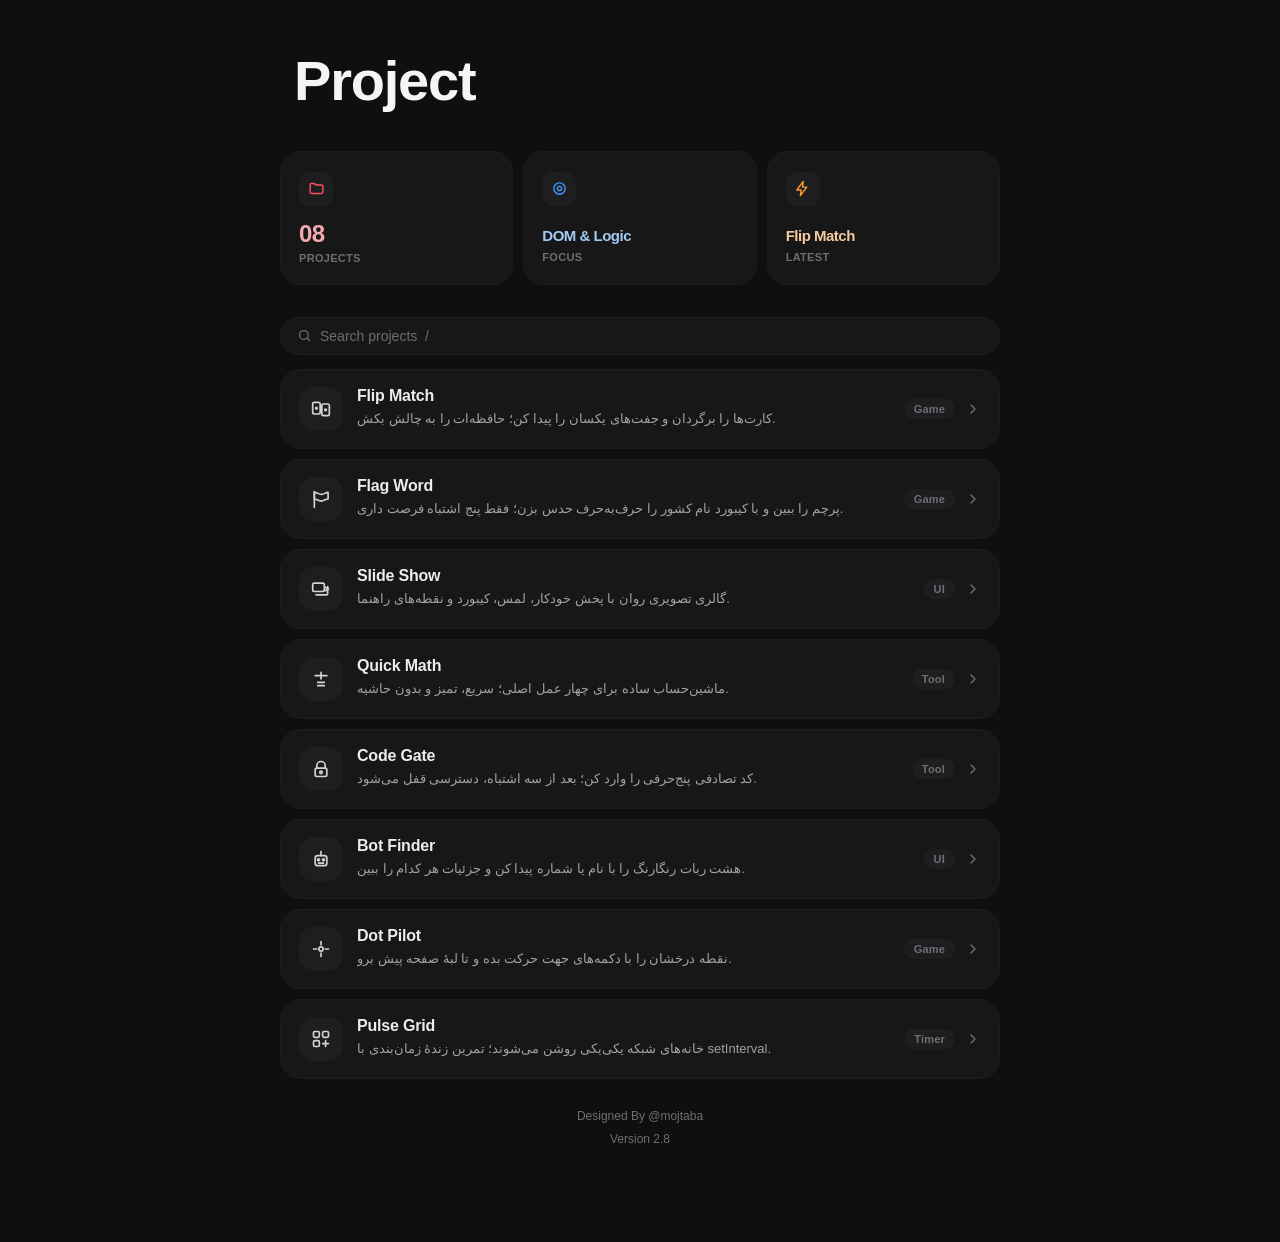
==== commit 8ff371a9: "Refresh dashboard design and bump version to 2.8. Retheme the panel with a darker palette, accent-co" ====
--- a/index.html
+++ b/index.html
@@ -4,14 +4,15 @@
     <meta charset="UTF-8">
     <meta name="viewport"
           content="width=device-width, user-scalable=no, initial-scale=1.0, maximum-scale=1.0, minimum-scale=1.0">
-    <meta name="theme-color" content="#020203">
+    <meta name="theme-color" media="(min-width: 641px)" content="#0F0F10">
+    <meta name="theme-color" media="(max-width: 640px)" content="#000000">
     <meta http-equiv="X-UA-Compatible" content="ie=edge">
 
     <link rel="icon" type="image/png" sizes="64x64" href="icons/favicon.png">
     <link rel="icon" type="image/png" sizes="192x192" href="icons/icon-192.png">
     <link rel="apple-touch-icon" sizes="180x180" href="icons/apple-touch-icon.png">
 
-    <title>Code JS</title>
+    <title>Project</title>
     <link rel="stylesheet" href="style.css">
 </head>
 <body>
@@ -20,16 +21,13 @@
 
 
     <header class="hero">
-        <div class="hero-content">
-            <h1 class="h22">Code</h1><h1 class="h11">.JS</h1>
-        </div>
-        <p>Practice projects, UI experiments &amp; interactive builds.</p>
+        <h1>Project</h1>
     </header>
 
 
     <div class="topRow">
 
-        <div class="miniCard">
+        <div class="miniCard miniCard--projects">
             <div class="miniIcon">
                 <svg viewBox="0 0 24 24" aria-hidden="true"><path d="M3 7a2 2 0 0 1 2-2h4l2 2h8a2 2 0 0 1 2 2v8a2 2 0 0 1-2 2H5a2 2 0 0 1-2-2z"/></svg>
             </div>
@@ -37,7 +35,7 @@
             <div class="miniLabel">Projects</div>
         </div>
 
-        <div class="miniCard">
+        <div class="miniCard miniCard--focus">
             <div class="miniIcon">
                 <svg viewBox="0 0 24 24" aria-hidden="true"><circle cx="12" cy="12" r="8"/><circle cx="12" cy="12" r="3"/></svg>
             </div>
@@ -45,7 +43,7 @@
             <div class="miniLabel">Focus</div>
         </div>
 
-        <div class="miniCard">
+        <div class="miniCard miniCard--latest">
             <div class="miniIcon">
                 <svg viewBox="0 0 24 24" aria-hidden="true"><path d="M13 2 4 14h6l-1 8 9-12h-6z"/></svg>
             </div>
@@ -57,8 +55,6 @@
 
 
     <div class="listHead">
-        <div class="section-title">Projects</div>
-
         <div class="search-wrap">
             <svg viewBox="0 0 24 24" aria-hidden="true"><circle cx="11" cy="11" r="7"/><path d="m20 20-4-4"/></svg>
             <input id="search" type="search" placeholder="Search projects  /" aria-label="Search projects" autocomplete="off">
@@ -69,7 +65,7 @@
     <div class="box">
 
 
-        <a class="card" href="project/memory-game/index.html" data-tags="flip match memory game cards pair twin remember concentration puzzle board flip-card win بازی حافظه کارت جفت میموری گیم پازل تمرکز برگرداندن کارت پیدا کردن جفت">
+        <a class="card card--blue" href="project/flip-match/index.html" data-tags="flip match memory game cards pair twin remember concentration puzzle board flip-card win بازی حافظه کارت جفت میموری گیم پازل تمرکز برگرداندن کارت پیدا کردن جفت">
             <div class="dd">
                 <div class="chip">
                     <svg viewBox="0 0 24 24" aria-hidden="true"><rect x="2" y="4" width="9" height="14" rx="2"/><rect x="13" y="6" width="9" height="14" rx="2"/><circle cx="6.5" cy="11" r="1"/><circle cx="17.5" cy="13" r="1"/></svg>
@@ -87,7 +83,7 @@
             </div>
         </a>
 
-        <a class="card" href="project/hangman/index.html" data-tags="flag word hangman hang man country countries nation guess letter keyboard visa identify america brazil canada china france italy japan pakistan russia turkiye turkey پرچم کشور کشورها حدس حرف کیبورد دار آویز هنگمن آمریکا برزیل کانادا چین فرانسه ایتالیا ژاپن پاکستان روسیه ترکیه نام کشور">
+        <a class="card card--red" href="project/flag-word/index.html" data-tags="flag word hangman hang man country countries nation guess letter keyboard visa identify america brazil canada china france italy japan pakistan russia turkiye turkey پرچم کشور کشورها حدس حرف کیبورد دار آویز هنگمن آمریکا برزیل کانادا چین فرانسه ایتالیا ژاپن پاکستان روسیه ترکیه نام کشور">
             <div class="dd">
                 <div class="chip">
                     <svg viewBox="0 0 24 24" aria-hidden="true"><path d="M4 22V3"/><path d="M4 4c3.5 0 5 2.5 8.5 2.5S17 4 20.5 4v8c-3.5 0-5 2.5-8.5 2.5S7.5 12 4 12z"/></svg>
@@ -105,7 +101,7 @@
             </div>
         </a>
 
-        <a class="card" href="project/carousel/index.html" data-tags="slide show slideshow carousel gallery slider image images photo photos autoplay swipe touch keyboard dots pause play اسلاید شو کرسل کاروسل گالری اسلایدر تصاویر عکس پخش خودکار لمس کیبورد نقطه توقف پخش">
+        <a class="card card--green" href="project/slide-show/index.html" data-tags="slide show slideshow carousel gallery slider image images photo photos autoplay swipe touch keyboard dots pause play اسلاید شو کرسل کاروسل گالری اسلایدر تصاویر عکس پخش خودکار لمس کیبورد نقطه توقف پخش">
             <div class="dd">
                 <div class="chip">
                     <svg viewBox="0 0 24 24" aria-hidden="true"><rect x="2" y="5" width="14" height="10" rx="2"/><path d="M6 19h12a2 2 0 0 0 2-2V9"/><path d="m17 10 4 2-4 2"/></svg>
@@ -123,7 +119,7 @@
             </div>
         </a>
 
-        <a class="card" href="project/calculator/index.html" data-tags="quick math calculator calc numbers arithmetic plus minus multiply divide equal clear جمع تفریق ضرب تقسیم ماشین حساب ریاضی اعداد محاسبه چهار عمل اصلی">
+        <a class="card card--amber" href="project/quick-math/index.html" data-tags="quick math calculator calc numbers arithmetic plus minus multiply divide equal clear جمع تفریق ضرب تقسیم ماشین حساب ریاضی اعداد محاسبه چهار عمل اصلی">
             <div class="dd">
                 <div class="chip">
                     <svg viewBox="0 0 24 24" aria-hidden="true"><path d="M5 8h14M12 4v8"/><path d="M8 16h8M8 20h8"/></svg>
@@ -141,7 +137,7 @@
             </div>
         </a>
 
-        <a class="card" href="project/captcha/index.html" data-tags="code gate captcha captcha-code verify verification security random check lock access password human ربات نیستم کپچا امنیت کد تصادفی تأیید اعتبارسنجی قفل دسترسی رمز ورودی غلط اشتباه">
+        <a class="card card--red" href="project/code-gate/index.html" data-tags="code gate captcha captcha-code verify verification security random check lock access password human ربات نیستم کپچا امنیت کد تصادفی تأیید اعتبارسنجی قفل دسترسی رمز ورودی غلط اشتباه">
             <div class="dd">
                 <div class="chip">
                     <svg viewBox="0 0 24 24" aria-hidden="true"><path d="M7 11V8a5 5 0 0 1 10 0v3"/><rect x="5" y="11" width="14" height="10" rx="2"/><circle cx="12" cy="16" r="1.5"/></svg>
@@ -159,7 +155,7 @@
             </div>
         </a>
 
-        <a class="card" href="project/search-photos/index.html" data-tags="bot finder robots robot search photos photo gallery find lookup filter nexo bloop moki byte qubi pixo nova rovi ربات ربات‌ها جستجو عکس عکس‌ها گالری پیدا کردن فیلتر نکسو بلوپ موکی بایت">
+        <a class="card card--blue" href="project/bot-finder/index.html" data-tags="bot finder robots robot search photos photo gallery find lookup filter nexo bloop moki byte qubi pixo nova rovi ربات ربات‌ها جستجو عکس عکس‌ها گالری پیدا کردن فیلتر نکسو بلوپ موکی بایت">
             <div class="dd">
                 <div class="chip">
                     <svg viewBox="0 0 24 24" aria-hidden="true"><rect x="5" y="8" width="14" height="12" rx="3"/><path d="M12 3v5"/><circle cx="9" cy="13" r="1.2"/><circle cx="15" cy="13" r="1.2"/><path d="M9 17h6"/></svg>
@@ -177,7 +173,7 @@
             </div>
         </a>
 
-        <a class="card" href="project/game-control/index.html" data-tags="dot pilot move movement control controller arrows directions up down left right stop reset glow game pad joystick نقطه حرکت کنترل کنترلر جهت بالا پایین چپ راست توقف ریست بازی نورانی پد">
+        <a class="card card--green" href="project/dot-pilot/index.html" data-tags="dot pilot move movement control controller arrows directions up down left right stop reset glow game pad joystick نقطه حرکت کنترل کنترلر جهت بالا پایین چپ راست توقف ریست بازی نورانی پد">
             <div class="dd">
                 <div class="chip">
                     <svg viewBox="0 0 24 24" aria-hidden="true"><circle cx="12" cy="12" r="2.5"/><path d="M12 3v4M12 17v4M3 12h4M17 12h4"/></svg>
@@ -195,7 +191,7 @@
             </div>
         </a>
 
-        <a class="card" href="project/set-interval/index.html" data-tags="pulse grid timer interval setInterval set interval clearInterval play pause reset seconds cells fill animation loop شبکه تایمر زمان اینتروال پخش توقف ریست ثانیه خانه روشن شدن انیمیشن تمرین جاوااسکریپت javascript">
+        <a class="card card--amber" href="project/pulse-grid/index.html" data-tags="pulse grid timer interval setInterval set interval clearInterval play pause reset seconds cells fill animation loop شبکه تایمر زمان اینتروال پخش توقف ریست ثانیه خانه روشن شدن انیمیشن تمرین جاوااسکریپت javascript">
             <div class="dd">
                 <div class="chip">
                     <svg viewBox="0 0 24 24" aria-hidden="true"><rect x="3" y="3" width="7" height="7" rx="1.5"/><rect x="14" y="3" width="7" height="7" rx="1.5"/><rect x="3" y="14" width="7" height="7" rx="1.5"/><path d="M14 17.5h7M17.5 14v7"/></svg>
@@ -219,7 +215,7 @@
     <div id="empty" class="empty">No project matches your search.</div>
 
 
-    <div class="footer">Designed By @mojtaba <br>Version 2.7<br></div>
+    <div class="footer">Designed By @mojtaba <br>Version 2.8<br></div>
 
 </div>
 
--- a/style.css
+++ b/style.css
@@ -1,25 +1,33 @@
 :root{
 
-    --brand:#2DD4BF;
-    --brand-light:#5EEAD4;
-
-    --bg-base:#020203;
+    --brand:#47FE90;
+    --brand-light:#47FE90;
+
+    --bg-base:#0F0F10;
 
     --glass-blur:blur(14px) saturate(115%);
 
-    --surface:rgba(28,28,31,0.82);
-    --surface-hover:rgba(34,34,38,0.86);
-    --surface-input:rgba(22,22,25,0.76);
-
-    --surface-border:rgba(255,255,255,0.04);
-    --surface-border-hover:rgba(255,255,255,0.07);
-
-    --chip-bg:#222226;
-    --chip-bg-hover:#28282d;
-
-    --text:#f4f4f5;
-    --text-soft:rgba(255,255,255,0.68);
-    --text-faint:rgba(255,255,255,0.42);
+    --surface:#171718;
+    --surface-hover:#232326;
+    --surface-input:#171718;
+
+    --card-hover:#1B1B1D;
+    --card-border-hover:#222224;
+
+    --surface-border:#1C1C1E;
+    --surface-border-hover:#252528;
+
+    --chip-bg:#1E1E20;
+    --chip-bg-hover:#2A2A2D;
+
+    --accent-red:#FF4D5E;
+    --accent-blue:#3D9BFF;
+    --accent-amber:#FF9A2E;
+    --accent-green:var(--brand);
+
+    --text:#ECECED;
+    --text-soft:#A1A1A6;
+    --text-faint:#6E6E73;
 
     --org:var(--brand-light);
 
@@ -28,31 +36,6 @@
 
 html{
     background-color:var(--bg-base);
-    background-image:
-            radial-gradient(
-                    ellipse 90% 75% at 8% 98%,
-                    rgba(13,148,136,0.32) 0%,
-                    rgba(13,148,136,0.10) 38%,
-                    transparent 66%
-            ),
-            radial-gradient(
-                    ellipse 85% 70% at 98% 95%,
-                    rgba(251,113,60,0.34) 0%,
-                    rgba(239,68,68,0.12) 36%,
-                    transparent 64%
-            ),
-            radial-gradient(
-                    ellipse 70% 58% at 78% 55%,
-                    rgba(219,39,119,0.28) 0%,
-                    rgba(168,28,90,0.08) 44%,
-                    transparent 68%
-            ),
-            radial-gradient(
-                    ellipse 120% 85% at 50% -8%,
-                    rgba(0,0,0,0.88) 0%,
-                    transparent 62%
-            );
-    background-attachment:fixed;
 
     overflow-x:hidden;
     width:100%;
@@ -94,7 +77,7 @@
     display:flex;
     justify-content:center;
 
-    padding:52px 24px 48px;
+    padding:52px 28px 52px;
 }
 
 
@@ -114,48 +97,20 @@
 
 .hero{
 
-    margin-bottom:36px;
-}
-
-.hero-content{
-    display:flex;
-    align-items:end;
+    margin-bottom:40px;
 }
 
 .hero h1{
 
-    letter-spacing:-3px;
-
-    line-height:1;
-
-    color:var(--org);
-}
-
-.hero .h11{
-    font-weight:700;
-    font-size:53px;
-}
-
-.hero .h22{
+    color:#F5F5F6;
+
+    font-size:56px;
     font-weight:800;
-    font-size:58px;
-    color:#fff;
-    margin-right:3px;
-}
-
-.hero p{
-
-    margin-top:16px;
-
-    max-width:480px;
-
-    color:var(--text-soft);
-
-    font-size:15px;
-
-    font-weight:400;
-
-    line-height:1.7;
+
+    letter-spacing:-1.2px;
+    line-height:1.05;
+
+    padding-left:14px;
 }
 
 
@@ -174,6 +129,8 @@
 }
 
 .miniCard{
+
+    --accent:#FF4D5E;
 
     padding:20px 18px;
 
@@ -187,6 +144,18 @@
     border:1px solid var(--surface-border);
 }
 
+.miniCard--projects{
+    --accent:#FF4D5E;
+}
+
+.miniCard--focus{
+    --accent:#3D9BFF;
+}
+
+.miniCard--latest{
+    --accent:#FF9A2E;
+}
+
 .miniIcon{
 
     width:34px;
@@ -200,11 +169,11 @@
 
     margin-bottom:14px;
 
-    color:var(--text-soft);
+    color:var(--accent);
 
     background:var(--chip-bg);
 
-    border:1px solid var(--surface-border);
+    border:none;
 }
 
 .miniIcon svg{
@@ -225,7 +194,7 @@
 
     letter-spacing:-0.5px;
 
-    color:var(--text);
+    color:color-mix(in srgb, var(--accent) 42%, var(--text));
 
     margin-bottom:4px;
 
@@ -260,25 +229,7 @@
 
 .listHead{
 
-    display:flex;
-    align-items:center;
-    justify-content:space-between;
-
-    gap:12px;
-
     margin-bottom:14px;
-}
-
-.section-title{
-
-    font-size:12px;
-    font-weight:600;
-
-    letter-spacing:0.5px;
-
-    text-transform:uppercase;
-
-    color:var(--text-faint);
 }
 
 .search-wrap{
@@ -299,11 +250,11 @@
 
     padding:10px 16px;
 
-    width:240px;
+    width:100%;
 }
 
 .search-wrap:focus-within{
-    background:var(--surface);
+    background:var(--surface-hover);
     border-color:var(--surface-border-hover);
 }
 
@@ -364,6 +315,8 @@
 
 .card{
 
+    --card-accent:var(--brand);
+
     background:var(--surface);
 
     backdrop-filter:var(--glass-blur);
@@ -385,22 +338,32 @@
 
 }
 
-
-.card:hover{
-
-    background:var(--surface-hover);
-    border-color:var(--surface-border-hover);
-}
+.card--red{
+    --card-accent:var(--accent-red);
+}
+
+.card--blue{
+    --card-accent:var(--accent-blue);
+}
+
+.card--amber{
+    --card-accent:var(--accent-amber);
+}
+
+.card--green{
+    --card-accent:var(--accent-green);
+}
+
 
 .card.is-active{
 
-    background:var(--surface-hover);
-    border-color:rgba(45,212,191,0.35);
-    box-shadow:0 0 0 1px rgba(45,212,191,0.18);
+    background:var(--card-hover);
+    border-color:color-mix(in srgb, var(--brand) 35%, transparent);
+    box-shadow:0 0 0 1px color-mix(in srgb, var(--brand) 18%, transparent);
 }
 
 .card:focus-visible{
-    outline:2px solid rgba(45,212,191,0.55);
+    outline:2px solid color-mix(in srgb, var(--brand) 55%, transparent);
     outline-offset:2px;
 }
 
@@ -431,11 +394,13 @@
 
     flex-shrink:0;
 
-    color:var(--text-soft);
+    color:#D4D4D8;
 
     background:var(--chip-bg);
 
-    border:1px solid var(--surface-border);
+    border:none;
+
+    transition:color 0.22s ease;
 }
 
 .chip svg{
@@ -446,6 +411,7 @@
     stroke-width:2;
     stroke-linecap:round;
     stroke-linejoin:round;
+    transition:transform 0.22s ease;
 }
 
 
@@ -484,23 +450,23 @@
 }
 
 
-.card:hover .h3,
 .card.is-active .h3{
 
-    color:#fff;
-}
-
-.card:hover .inf p,
+    color:#F5F5F6;
+}
+
 .card.is-active .inf p{
 
-    color:rgba(255,255,255,0.82);
-}
-
-.card:hover .chip,
+    color:#C4C4C8;
+}
+
 .card.is-active .chip{
-    color:#fff;
+    color:var(--card-accent);
     background:var(--chip-bg-hover);
-    border-color:var(--surface-border-hover);
+}
+
+.card.is-active .chip svg{
+    transform:scale(1.14);
 }
 
 
@@ -528,17 +494,11 @@
 
     background:var(--chip-bg);
 
-    border:1px solid var(--surface-border);
+    border:none;
 
     border-radius:999px;
 
     padding:4px 10px;
-}
-
-.card:hover .tag{
-    color:var(--text-soft);
-    background:var(--chip-bg-hover);
-    border-color:var(--surface-border-hover);
 }
 
 .row{
@@ -559,10 +519,6 @@
     stroke-linejoin:round;
 }
 
-.card:hover .row{
-    color:var(--brand);
-}
-
 
 
 /* ---------- empty state ---------- */
@@ -610,20 +566,53 @@
 
 /* ---------- responsive ---------- */
 
+@media (min-width:641px){
+
+    .card:hover{
+        background:var(--card-hover);
+        border-color:var(--card-border-hover);
+    }
+
+    .card:hover .h3{
+        color:#F5F5F6;
+    }
+
+    .card:hover .inf p{
+        color:#C4C4C8;
+    }
+
+    .card:hover .chip{
+        color:var(--card-accent);
+        background:var(--chip-bg-hover);
+    }
+
+    .card:hover .chip svg{
+        transform:scale(1.14);
+    }
+
+    .card:hover .tag{
+        color:var(--text-soft);
+        background:var(--chip-bg-hover);
+    }
+
+    .card:hover .row{
+        color:var(--card-accent);
+    }
+
+}
+
 @media (max-width:640px){
 
+    :root{
+        --bg-base:#000000;
+    }
+
     body{
-        padding:40px 18px;
-    }
-
-    .listHead{
-        flex-direction:column;
-        align-items:stretch;
-        gap:10px;
-    }
-
-    .search-wrap{
-        width:100%;
+        padding:44px 20px 40px;
+    }
+
+    .card .chip{
+        color:var(--card-accent);
     }
 
     .search-wrap input{
@@ -637,27 +626,21 @@
 @media (max-width:430px){
 
     body{
-        padding-top:max(28px, env(safe-area-inset-top));
-        padding-right:max(16px, env(safe-area-inset-right));
-        padding-bottom:max(28px, env(safe-area-inset-bottom));
-        padding-left:max(16px, env(safe-area-inset-left));
+        padding-top:max(36px, env(safe-area-inset-top));
+        padding-right:max(18px, env(safe-area-inset-right));
+        padding-bottom:max(32px, env(safe-area-inset-bottom));
+        padding-left:max(18px, env(safe-area-inset-left));
     }
 
     .hero{
-        margin-bottom:26px;
-    }
-
-    .hero .h22{
-        font-size:46px;
-    }
-
-    .hero .h11{
-        font-size:42px;
-    }
-
-    .hero p{
-        font-size:14px;
-        line-height:1.65;
+        margin-bottom:30px;
+    }
+
+    .hero h1{
+        font-size:44px;
+        letter-spacing:-0.8px;
+        line-height:1.06;
+        padding-left:12px;
     }
 
     .topRow{
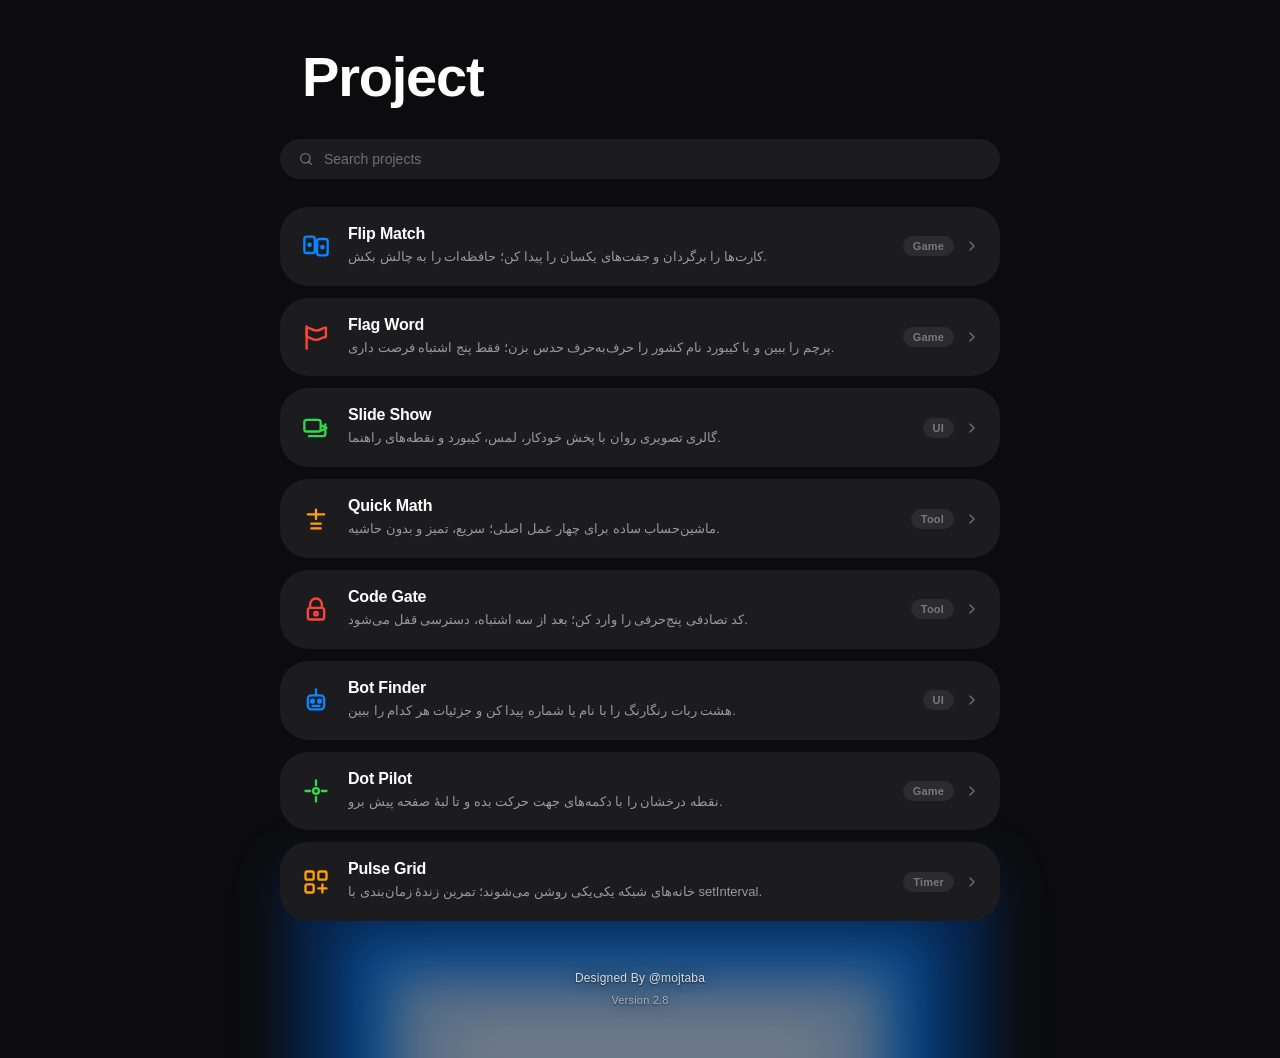
==== commit 81447afa: "Polish v2.8 UI: theme, footer glow, and mobile-only welcome animation. Co-authored-by: Cursor <curso" ====
--- a/index.html
+++ b/index.html
@@ -4,7 +4,7 @@
     <meta charset="UTF-8">
     <meta name="viewport"
           content="width=device-width, user-scalable=no, initial-scale=1.0, maximum-scale=1.0, minimum-scale=1.0">
-    <meta name="theme-color" media="(min-width: 641px)" content="#0F0F10">
+    <meta name="theme-color" media="(min-width: 641px)" content="#0C0C0E">
     <meta name="theme-color" media="(max-width: 640px)" content="#000000">
     <meta http-equiv="X-UA-Compatible" content="ie=edge">
 
@@ -25,39 +25,10 @@
     </header>
 
 
-    <div class="topRow">
-
-        <div class="miniCard miniCard--projects">
-            <div class="miniIcon">
-                <svg viewBox="0 0 24 24" aria-hidden="true"><path d="M3 7a2 2 0 0 1 2-2h4l2 2h8a2 2 0 0 1 2 2v8a2 2 0 0 1-2 2H5a2 2 0 0 1-2-2z"/></svg>
-            </div>
-            <div id="mv" class="miniValue">00</div>
-            <div class="miniLabel">Projects</div>
-        </div>
-
-        <div class="miniCard miniCard--focus">
-            <div class="miniIcon">
-                <svg viewBox="0 0 24 24" aria-hidden="true"><circle cx="12" cy="12" r="8"/><circle cx="12" cy="12" r="3"/></svg>
-            </div>
-            <div class="miniValue miniValue-text">DOM &amp; Logic</div>
-            <div class="miniLabel">Focus</div>
-        </div>
-
-        <div class="miniCard miniCard--latest">
-            <div class="miniIcon">
-                <svg viewBox="0 0 24 24" aria-hidden="true"><path d="M13 2 4 14h6l-1 8 9-12h-6z"/></svg>
-            </div>
-            <div id="md" class="miniValue miniValue-text">—</div>
-            <div class="miniLabel">Latest</div>
-        </div>
-
-    </div>
-
-
     <div class="listHead">
         <div class="search-wrap">
             <svg viewBox="0 0 24 24" aria-hidden="true"><circle cx="11" cy="11" r="7"/><path d="m20 20-4-4"/></svg>
-            <input id="search" type="search" placeholder="Search projects  /" aria-label="Search projects" autocomplete="off">
+            <input id="search" type="search" placeholder="Search projects" aria-label="Search projects" autocomplete="off">
         </div>
     </div>
 
@@ -215,7 +186,12 @@
     <div id="empty" class="empty">No project matches your search.</div>
 
 
-    <div class="footer">Designed By @mojtaba <br>Version 2.8<br></div>
+    <div class="footer">
+        <span class="footer-credit">Designed By @mojtaba</span>
+        <span class="footer-version">Version 2.8</span>
+    </div>
+
+    <div class="page-end-glow" aria-hidden="true"></div>
 
 </div>
 
--- a/style.css
+++ b/style.css
@@ -1,37 +1,48 @@
 :root{
 
-    --brand:#47FE90;
-    --brand-light:#47FE90;
-
-    --bg-base:#0F0F10;
+    --bg-mobile:#000000;
+    --bg-desktop:#0C0C0E;
+    --card-bg:#1C1C1E;
+    --card-bg-hover:#242426;
+    --icon-box-bg:#2C2C2E;
+    --card-border:transparent;
+    --title-color:#FFFFFF;
+    --desc-color:rgba(235,235,245,0.6);
+
+    --accent-blue:#0A84FF;
+    --accent-green:#32D74B;
+    --accent-red:#FF453A;
+    --accent-orange:#FF9F0A;
+
+    --brand:var(--accent-green);
+    --brand-light:var(--accent-green);
+
+    --bg-base:var(--bg-desktop);
 
     --glass-blur:blur(14px) saturate(115%);
 
-    --surface:#171718;
-    --surface-hover:#232326;
-    --surface-input:#171718;
-
-    --card-hover:#1B1B1D;
-    --card-border-hover:#222224;
-
-    --surface-border:#1C1C1E;
-    --surface-border-hover:#252528;
-
-    --chip-bg:#1E1E20;
-    --chip-bg-hover:#2A2A2D;
-
-    --accent-red:#FF4D5E;
-    --accent-blue:#3D9BFF;
-    --accent-amber:#FF9A2E;
-    --accent-green:var(--brand);
-
-    --text:#ECECED;
-    --text-soft:#A1A1A6;
-    --text-faint:#6E6E73;
+    --surface:var(--card-bg);
+    --surface-hover:var(--card-bg-hover);
+    --surface-input:var(--card-bg);
+
+    --card-hover:var(--card-bg-hover);
+    --card-border-hover:transparent;
+
+    --surface-border:transparent;
+    --surface-border-hover:transparent;
+
+    --chip-bg:var(--icon-box-bg);
+    --chip-bg-hover:#363638;
+
+    --accent-amber:var(--accent-orange);
+
+    --text:var(--title-color);
+    --text-soft:var(--desc-color);
+    --text-faint:rgba(235,235,245,0.4);
 
     --org:var(--brand-light);
 
-    --radius:20px;
+    --radius:28px;
 }
 
 html{
@@ -77,18 +88,25 @@
     display:flex;
     justify-content:center;
 
-    padding:52px 28px 52px;
+    padding:48px 28px 0;
 }
 
 
 
 .app{
 
+    position:relative;
+
     width:100%;
 
     max-width:720px;
 
-    padding-bottom:40px;
+    min-height:calc(100dvh - 48px);
+
+    display:flex;
+    flex-direction:column;
+
+    padding-bottom:48px;
 }
 
 
@@ -97,12 +115,12 @@
 
 .hero{
 
-    margin-bottom:40px;
+    margin-bottom:32px;
 }
 
 .hero h1{
 
-    color:#F5F5F6;
+    color:var(--title-color);
 
     font-size:56px;
     font-weight:800;
@@ -110,308 +128,188 @@
     letter-spacing:-1.2px;
     line-height:1.05;
 
-    padding-left:14px;
-}
-
-
-
-/* ---------- stats ---------- */
-
-.topRow{
-
-    display:grid;
-
-    grid-template-columns:repeat(3, 1fr);
+    padding-left:22px;
+}
+
+
+
+/* ---------- list head + search ---------- */
+
+.listHead{
+
+    margin-bottom:28px;
+}
+
+.search-wrap{
+
+    display:flex;
+    align-items:center;
 
     gap:10px;
 
-    margin-bottom:32px;
-}
-
-.miniCard{
-
-    --accent:#FF4D5E;
-
-    padding:20px 18px;
-
-    border-radius:var(--radius);
-
-    background:var(--surface);
+    background:var(--surface-input);
 
     backdrop-filter:var(--glass-blur);
     -webkit-backdrop-filter:var(--glass-blur);
 
-    border:1px solid var(--surface-border);
-}
-
-.miniCard--projects{
-    --accent:#FF4D5E;
-}
-
-.miniCard--focus{
-    --accent:#3D9BFF;
-}
-
-.miniCard--latest{
-    --accent:#FF9A2E;
-}
-
-.miniIcon{
-
-    width:34px;
-    height:34px;
-
-    border-radius:11px;
-
-    display:flex;
+    border:none;
+
+    border-radius:999px;
+
+    padding:12px 18px;
+
+    width:100%;
+}
+
+.search-wrap:focus-within{
+    background:var(--surface-hover);
+}
+
+.search-wrap svg{
+    width:16px;
+    height:16px;
+    flex-shrink:0;
+    fill:none;
+    stroke:var(--text-faint);
+    stroke-width:2;
+    stroke-linecap:round;
+}
+
+.search-wrap:focus-within svg{
+    stroke:var(--brand);
+}
+
+.search-wrap input{
+
+    width:100%;
+
+    background:none;
+    border:none;
+    outline:none;
+
+    color:var(--text);
+
+    font-size:14px;
+
+    font-family:inherit;
+
+    -webkit-appearance:none;
+    appearance:none;
+}
+
+.search-wrap input::placeholder{
+    color:var(--text-faint);
+}
+
+.search-wrap input::-webkit-search-cancel-button{
+    -webkit-appearance:none;
+}
+
+
+
+/* ---------- project list ---------- */
+
+.box{
+
+    display:flex;
+
+    flex-direction:column;
+
+    gap:12px;
+}
+
+
+
+.card{
+
+    --card-accent:var(--brand);
+
+    background:var(--surface);
+
+    backdrop-filter:var(--glass-blur);
+    -webkit-backdrop-filter:var(--glass-blur);
+
+    border:none;
+
+    border-radius:var(--radius);
+
+    display:flex;
+
+    justify-content:space-between;
+
     align-items:center;
+
+    text-decoration:none;
+
+    padding:18px 20px 18px 22px;
+
+}
+
+.card--red{
+    --card-accent:var(--accent-red);
+}
+
+.card--blue{
+    --card-accent:var(--accent-blue);
+}
+
+.card--amber{
+    --card-accent:var(--accent-amber);
+}
+
+.card--green{
+    --card-accent:var(--accent-green);
+}
+
+
+.card.is-active{
+
+    background:var(--card-hover);
+}
+
+.card:focus-visible{
+    outline:none;
+}
+
+
+.dd{
+
+    display:flex;
+
+    align-items:center;
+
+    gap:18px;
+
+    min-width:0;
+}
+
+
+
+.chip{
+
+    display:flex;
     justify-content:center;
-
-    margin-bottom:14px;
-
-    color:var(--accent);
-
-    background:var(--chip-bg);
+    align-items:center;
+
+    flex-shrink:0;
+
+    color:var(--card-accent);
+
+    background:none;
 
     border:none;
 }
 
-.miniIcon svg{
-    width:17px;
-    height:17px;
+.chip svg{
+    width:28px;
+    height:28px;
     fill:none;
     stroke:currentColor;
     stroke-width:2;
     stroke-linecap:round;
     stroke-linejoin:round;
-}
-
-.miniValue{
-
-    font-size:24px;
-
-    font-weight:700;
-
-    letter-spacing:-0.5px;
-
-    color:color-mix(in srgb, var(--accent) 42%, var(--text));
-
-    margin-bottom:4px;
-
-    white-space:nowrap;
-    overflow:hidden;
-    text-overflow:ellipsis;
-}
-
-.miniValue-text{
-    font-size:15px;
-    line-height:1.4;
-    padding-top:5px;
-    margin-bottom:5px;
-}
-
-.miniLabel{
-
-    color:var(--text-faint);
-
-    font-size:11px;
-
-    font-weight:600;
-
-    letter-spacing:0.3px;
-
-    text-transform:uppercase;
-}
-
-
-
-/* ---------- list head + search ---------- */
-
-.listHead{
-
-    margin-bottom:14px;
-}
-
-.search-wrap{
-
-    display:flex;
-    align-items:center;
-
-    gap:8px;
-
-    background:var(--surface-input);
-
-    backdrop-filter:var(--glass-blur);
-    -webkit-backdrop-filter:var(--glass-blur);
-
-    border:1px solid var(--surface-border);
-
-    border-radius:999px;
-
-    padding:10px 16px;
-
-    width:100%;
-}
-
-.search-wrap:focus-within{
-    background:var(--surface-hover);
-    border-color:var(--surface-border-hover);
-}
-
-.search-wrap svg{
-    width:15px;
-    height:15px;
-    flex-shrink:0;
-    fill:none;
-    stroke:var(--text-faint);
-    stroke-width:2;
-    stroke-linecap:round;
-}
-
-.search-wrap:focus-within svg{
-    stroke:var(--brand);
-}
-
-.search-wrap input{
-
-    width:100%;
-
-    background:none;
-    border:none;
-    outline:none;
-
-    color:var(--text);
-
-    font-size:14px;
-
-    font-family:inherit;
-
-    -webkit-appearance:none;
-    appearance:none;
-}
-
-.search-wrap input::placeholder{
-    color:var(--text-faint);
-}
-
-.search-wrap input::-webkit-search-cancel-button{
-    -webkit-appearance:none;
-}
-
-
-
-/* ---------- project list ---------- */
-
-.box{
-
-    display:flex;
-
-    flex-direction:column;
-
-    gap:10px;
-}
-
-
-
-.card{
-
-    --card-accent:var(--brand);
-
-    background:var(--surface);
-
-    backdrop-filter:var(--glass-blur);
-    -webkit-backdrop-filter:var(--glass-blur);
-
-    border:1px solid var(--surface-border);
-
-    border-radius:20px;
-
-    display:flex;
-
-    justify-content:space-between;
-
-    align-items:center;
-
-    text-decoration:none;
-
-    padding:17px 18px;
-
-}
-
-.card--red{
-    --card-accent:var(--accent-red);
-}
-
-.card--blue{
-    --card-accent:var(--accent-blue);
-}
-
-.card--amber{
-    --card-accent:var(--accent-amber);
-}
-
-.card--green{
-    --card-accent:var(--accent-green);
-}
-
-
-.card.is-active{
-
-    background:var(--card-hover);
-    border-color:color-mix(in srgb, var(--brand) 35%, transparent);
-    box-shadow:0 0 0 1px color-mix(in srgb, var(--brand) 18%, transparent);
-}
-
-.card:focus-visible{
-    outline:2px solid color-mix(in srgb, var(--brand) 55%, transparent);
-    outline-offset:2px;
-}
-
-
-.dd{
-
-    display:flex;
-
-    align-items:center;
-
-    gap:14px;
-
-    min-width:0;
-}
-
-
-
-.chip{
-
-    width:44px;
-    height:44px;
-
-    border-radius:15px;
-
-    display:flex;
-    justify-content:center;
-    align-items:center;
-
-    flex-shrink:0;
-
-    color:#D4D4D8;
-
-    background:var(--chip-bg);
-
-    border:none;
-
-    transition:color 0.22s ease;
-}
-
-.chip svg{
-    width:20px;
-    height:20px;
-    fill:none;
-    stroke:currentColor;
-    stroke-width:2;
-    stroke-linecap:round;
-    stroke-linejoin:round;
-    transition:transform 0.22s ease;
+    transform-origin:center;
+    transition:transform 0.45s cubic-bezier(0.34, 1.56, 0.64, 1);
 }
 
 
@@ -422,7 +320,7 @@
 
 .h3{
 
-    color:var(--text);
+    color:var(--title-color);
 
     font-size:16px;
 
@@ -435,7 +333,7 @@
 
     margin-top:4px;
 
-    color:var(--text-soft);
+    color:var(--desc-color);
 
     font-size:13px;
 
@@ -452,21 +350,29 @@
 
 .card.is-active .h3{
 
-    color:#F5F5F6;
+    color:var(--title-color);
 }
 
 .card.is-active .inf p{
 
-    color:#C4C4C8;
+    color:#B4B4BC;
 }
 
 .card.is-active .chip{
     color:var(--card-accent);
+}
+
+.card.is-active .chip svg{
+    transform:scale(1.18) translateY(-1px);
+}
+
+.card.is-active .tag{
+    color:var(--text-soft);
     background:var(--chip-bg-hover);
 }
 
-.card.is-active .chip svg{
-    transform:scale(1.14);
+.card.is-active .row{
+    color:var(--card-accent);
 }
 
 
@@ -480,7 +386,7 @@
 
     flex-shrink:0;
 
-    margin-left:12px;
+    margin-left:14px;
 }
 
 .tag{
@@ -540,26 +446,121 @@
     backdrop-filter:var(--glass-blur);
     -webkit-backdrop-filter:var(--glass-blur);
 
-    border:1px solid var(--surface-border);
-
-    border-radius:20px;
-}
-
-
-
-/* ---------- footer ---------- */
+    border:none;
+
+    border-radius:var(--radius);
+}
 
 .footer{
 
-    margin-top:26px;
+    margin-top:auto;
+
+    padding-top:48px;
+
+    display:flex;
+    flex-direction:column;
+    align-items:center;
+    gap:4px;
 
     text-align:center;
 
-    color:var(--text-faint);
-
     font-size:12px;
 
-    line-height:1.9;
+    line-height:1.6;
+
+    letter-spacing:0.2px;
+
+    text-shadow:
+            0 1px 2px rgba(0,0,0,0.55),
+            0 0 18px rgba(0,0,0,0.35);
+}
+
+.footer-credit{
+
+    color:rgba(255,255,255,0.82);
+
+    font-weight:500;
+}
+
+.footer-version{
+
+    color:rgba(255,255,255,0.55);
+
+    font-size:11px;
+}
+
+.page-end-glow{
+
+    position:absolute;
+
+    left:50%;
+
+    bottom:8px;
+
+    z-index:0;
+
+    width:80%;
+
+    height:0;
+
+    border-radius:9999px;
+
+    transform:translateX(-50%) scale(0.6);
+
+    background:#fff;
+
+    opacity:0.5;
+
+    pointer-events:none;
+
+    transform-origin:center bottom;
+
+    box-shadow:
+            0 0 80px 20px rgb(255,255,255),
+            0 0 80px 120px rgb(170,210,255),
+            0 0 80px 200px rgb(10,132,255),
+            0 0 80px 300px rgb(0,60,140);
+}
+
+@keyframes glowWelcome{
+    0%{
+        opacity:0;
+        transform:translateX(-50%) scale(0.18);
+    }
+    50%{
+        opacity:0.8;
+        transform:translateX(-50%) scale(1.04);
+    }
+    100%{
+        opacity:0.5;
+        transform:translateX(-50%) scale(0.6);
+    }
+}
+
+@media (max-width:640px){
+    .page-end-glow{
+        opacity:0;
+        transform:translateX(-50%) scale(0.2);
+        animation:glowWelcome 2.6s cubic-bezier(0.22, 1, 0.36, 1) 0.25s forwards;
+    }
+}
+
+@media (prefers-reduced-motion:reduce){
+    .page-end-glow{
+        animation:none;
+        opacity:0.5;
+        transform:translateX(-50%) scale(0.6);
+    }
+}
+
+
+.hero,
+.listHead,
+.box,
+.empty,
+.footer{
+    position:relative;
+    z-index:1;
 }
 
 
@@ -570,24 +571,22 @@
 
     .card:hover{
         background:var(--card-hover);
-        border-color:var(--card-border-hover);
     }
 
     .card:hover .h3{
-        color:#F5F5F6;
+        color:var(--title-color);
     }
 
     .card:hover .inf p{
-        color:#C4C4C8;
+        color:#B4B4BC;
     }
 
     .card:hover .chip{
         color:var(--card-accent);
-        background:var(--chip-bg-hover);
     }
 
     .card:hover .chip svg{
-        transform:scale(1.14);
+        transform:scale(1.18) translateY(-1px);
     }
 
     .card:hover .tag{
@@ -604,21 +603,72 @@
 @media (max-width:640px){
 
     :root{
-        --bg-base:#000000;
+        --bg-base:var(--bg-mobile);
     }
 
     body{
-        padding:44px 20px 40px;
-    }
-
-    .card .chip{
-        color:var(--card-accent);
+        padding:40px 20px 0;
+    }
+
+    .app{
+        min-height:calc(100dvh - 40px);
+        padding-bottom:36px;
+    }
+
+    .hero{
+        margin-bottom:28px;
+    }
+
+    .hero h1{
+        padding-left:20px;
+    }
+
+    .listHead{
+        margin-bottom:24px;
+    }
+
+    .search-wrap{
+        padding:12px 16px;
+        gap:10px;
+    }
+
+    .card{
+        padding:13px 18px 13px 20px;
+        border-radius:20px;
+    }
+
+    .dd{
+        align-items:center;
+        gap:14px;
+    }
+
+    .chip svg{
+        width:26px;
+        height:26px;
+    }
+
+    .h3{
+        font-size:15px;
+    }
+
+    .inf p{
+        margin-top:2px;
+        font-size:13px;
+        line-height:1.4;
+    }
+
+    .meta{
+        margin-left:12px;
     }
 
     .search-wrap input{
         font-size:16px;
     }
 
+    .footer{
+        padding-top:40px;
+    }
+
 }
 
 
@@ -626,81 +676,49 @@
 @media (max-width:430px){
 
     body{
-        padding-top:max(36px, env(safe-area-inset-top));
+        padding-top:max(32px, env(safe-area-inset-top));
         padding-right:max(18px, env(safe-area-inset-right));
-        padding-bottom:max(32px, env(safe-area-inset-bottom));
+        padding-bottom:0;
         padding-left:max(18px, env(safe-area-inset-left));
     }
 
+    .app{
+        min-height:calc(100dvh - max(32px, env(safe-area-inset-top)));
+        padding-bottom:max(28px, env(safe-area-inset-bottom));
+    }
+
     .hero{
-        margin-bottom:30px;
+        margin-bottom:24px;
     }
 
     .hero h1{
-        font-size:44px;
+        font-size:42px;
         letter-spacing:-0.8px;
         line-height:1.06;
-        padding-left:12px;
-    }
-
-    .topRow{
-        gap:8px;
-        margin-bottom:26px;
-    }
-
-    .miniCard{
-        padding:14px 12px;
-        border-radius:16px;
-    }
-
-    .miniIcon{
-        width:30px;
-        height:30px;
-        border-radius:10px;
-        margin-bottom:12px;
-    }
-
-    .miniIcon svg{
-        width:15px;
-        height:15px;
-    }
-
-    .miniValue{
-        font-size:20px;
-    }
-
-    .miniValue-text{
-        font-size:12px;
-        white-space:normal;
-        line-height:1.35;
+        padding-left:18px;
+    }
+
+    .listHead{
+        margin-bottom:22px;
+    }
+
+    .search-wrap{
+        padding:13px 16px;
     }
 
     .card{
-        padding:14px;
-        border-radius:18px;
+        padding:12px 16px 12px 18px;
+        border-radius:20px;
     }
 
     .dd{
-        gap:12px;
-    }
-
-    .chip{
-        width:40px;
-        height:40px;
-        border-radius:13px;
+        align-items:center;
+        gap:14px;
     }
 
     .chip svg{
-        width:18px;
-        height:18px;
-    }
-
-    .h3{
-        font-size:14px;
-    }
-
-    .inf p{
-        font-size:12px;
+        width:26px;
+        height:26px;
     }
 
     .tag{
@@ -708,12 +726,19 @@
     }
 
     .meta{
-        margin-left:8px;
+        margin-left:12px;
     }
 
     .footer{
-        margin-top:20px;
+        padding-top:36px;
+    }
+
+    .footer-credit{
         font-size:11px;
     }
 
-}
+    .footer-version{
+        font-size:10px;
+    }
+
+}
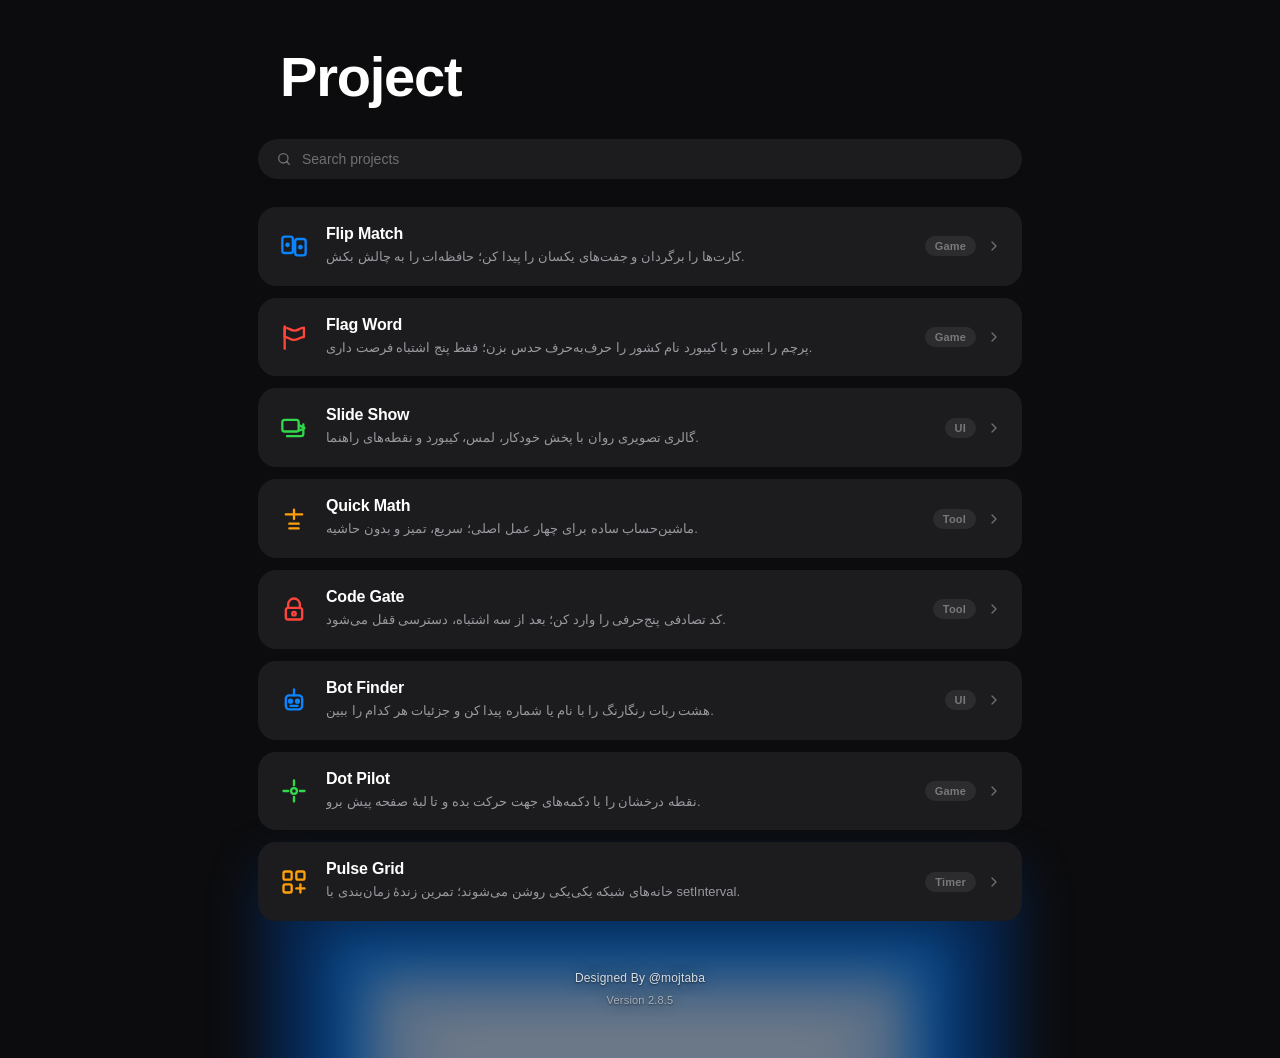
==== commit 7a2b0d0e: "Ship v2.8.5: sticky header, mobile cards, and search focus polish. Co-authored-by: Cursor <cursorage" ====
--- a/index.html
+++ b/index.html
@@ -20,15 +20,16 @@
 <div class="app">
 
 
-    <header class="hero">
-        <h1>Project</h1>
-    </header>
-
-
-    <div class="listHead">
-        <div class="search-wrap">
-            <svg viewBox="0 0 24 24" aria-hidden="true"><circle cx="11" cy="11" r="7"/><path d="m20 20-4-4"/></svg>
-            <input id="search" type="search" placeholder="Search projects" aria-label="Search projects" autocomplete="off">
+    <div class="sticky-top">
+        <header class="hero">
+            <h1>Project</h1>
+        </header>
+
+        <div class="listHead">
+            <div class="search-wrap">
+                <svg viewBox="0 0 24 24" aria-hidden="true"><circle cx="11" cy="11" r="7"/><path d="m20 20-4-4"/></svg>
+                <input id="search" type="search" placeholder="Search projects" aria-label="Search projects" autocomplete="off">
+            </div>
         </div>
     </div>
 
@@ -188,7 +189,7 @@
 
     <div class="footer">
         <span class="footer-credit">Designed By @mojtaba</span>
-        <span class="footer-version">Version 2.8</span>
+        <span class="footer-version">Version 2.8.5</span>
     </div>
 
     <div class="page-end-glow" aria-hidden="true"></div>
--- a/style.css
+++ b/style.css
@@ -42,15 +42,20 @@
 
     --org:var(--brand-light);
 
-    --radius:28px;
+    --radius:18px;
+
+    --page-pad-x:28px;
+    --page-pad-top:48px;
+    --page-pad-bottom:48px;
+    --sticky-gap:28px;
 }
 
 html{
     background-color:var(--bg-base);
 
-    overflow-x:hidden;
     width:100%;
     max-width:100%;
+    overflow-x:clip;
     overscroll-behavior:none;
 }
 
@@ -72,7 +77,7 @@
     min-height:100dvh;
     width:100%;
     max-width:100%;
-    overflow-x:hidden;
+    overflow-x:clip;
     overscroll-behavior:none;
 
     background:transparent;
@@ -88,7 +93,7 @@
     display:flex;
     justify-content:center;
 
-    padding:48px 28px 0;
+    padding:0;
 }
 
 
@@ -99,14 +104,40 @@
 
     width:100%;
 
-    max-width:720px;
-
-    min-height:calc(100dvh - 48px);
+    max-width:820px;
+
+    min-height:100dvh;
 
     display:flex;
     flex-direction:column;
 
-    padding-bottom:48px;
+    padding:0 var(--page-pad-x) var(--page-pad-bottom);
+}
+
+
+
+/* ---------- sticky top (title + search) ---------- */
+
+.sticky-top{
+
+    position:sticky;
+    top:0;
+    z-index:20;
+
+    flex-shrink:0;
+
+    padding-top:var(--page-pad-top);
+    padding-bottom:var(--sticky-gap);
+
+    background:linear-gradient(
+            to bottom,
+            var(--bg-base) 0%,
+            var(--bg-base) 36%,
+            color-mix(in srgb, var(--bg-base) 85%, transparent) 58%,
+            color-mix(in srgb, var(--bg-base) 40%, transparent) 78%,
+            color-mix(in srgb, var(--bg-base) 12%, transparent) 92%,
+            transparent 100%
+    );
 }
 
 
@@ -137,7 +168,7 @@
 
 .listHead{
 
-    margin-bottom:28px;
+    margin-bottom:0;
 }
 
 .search-wrap{
@@ -173,10 +204,12 @@
     stroke:var(--text-faint);
     stroke-width:2;
     stroke-linecap:round;
+    transition:stroke 0.22s ease, stroke-width 0.22s ease;
 }
 
 .search-wrap:focus-within svg{
-    stroke:var(--brand);
+    stroke:var(--title-color);
+    stroke-width:2.6;
 }
 
 .search-wrap input{
@@ -554,8 +587,6 @@
 }
 
 
-.hero,
-.listHead,
 .box,
 .empty,
 .footer{
@@ -604,15 +635,10 @@
 
     :root{
         --bg-base:var(--bg-mobile);
-    }
-
-    body{
-        padding:40px 20px 0;
-    }
-
-    .app{
-        min-height:calc(100dvh - 40px);
-        padding-bottom:36px;
+        --page-pad-x:20px;
+        --page-pad-top:40px;
+        --page-pad-bottom:36px;
+        --sticky-gap:24px;
     }
 
     .hero{
@@ -621,10 +647,6 @@
 
     .hero h1{
         padding-left:20px;
-    }
-
-    .listHead{
-        margin-bottom:24px;
     }
 
     .search-wrap{
@@ -633,18 +655,35 @@
     }
 
     .card{
-        padding:13px 18px 13px 20px;
-        border-radius:20px;
+        --card-pad-y:14px;
+        --card-pad-icon:22px;
+        padding:var(--card-pad-y) 18px var(--card-pad-y) var(--card-pad-icon);
     }
 
     .dd{
+        flex:1;
+        width:100%;
+        min-width:0;
         align-items:center;
-        gap:14px;
+        gap:var(--card-pad-icon);
+    }
+
+    .chip{
+        width:32px;
+        height:32px;
+        flex-shrink:0;
     }
 
     .chip svg{
-        width:26px;
-        height:26px;
+        width:30px;
+        height:30px;
+        display:block;
+    }
+
+    .inf{
+        flex:1;
+        min-width:0;
+        text-align:left;
     }
 
     .h3{
@@ -658,7 +697,7 @@
     }
 
     .meta{
-        margin-left:12px;
+        display:none;
     }
 
     .search-wrap input{
@@ -675,16 +714,15 @@
 
 @media (max-width:430px){
 
-    body{
-        padding-top:max(32px, env(safe-area-inset-top));
+    :root{
+        --page-pad-top:max(32px, env(safe-area-inset-top));
+        --page-pad-bottom:max(28px, env(safe-area-inset-bottom));
+        --sticky-gap:22px;
+    }
+
+    .app{
+        padding-left:max(18px, env(safe-area-inset-left));
         padding-right:max(18px, env(safe-area-inset-right));
-        padding-bottom:0;
-        padding-left:max(18px, env(safe-area-inset-left));
-    }
-
-    .app{
-        min-height:calc(100dvh - max(32px, env(safe-area-inset-top)));
-        padding-bottom:max(28px, env(safe-area-inset-bottom));
     }
 
     .hero{
@@ -698,35 +736,14 @@
         padding-left:18px;
     }
 
-    .listHead{
-        margin-bottom:22px;
-    }
-
     .search-wrap{
         padding:13px 16px;
     }
 
     .card{
-        padding:12px 16px 12px 18px;
-        border-radius:20px;
-    }
-
-    .dd{
-        align-items:center;
-        gap:14px;
-    }
-
-    .chip svg{
-        width:26px;
-        height:26px;
-    }
-
-    .tag{
-        display:none;
-    }
-
-    .meta{
-        margin-left:12px;
+        --card-pad-y:13px;
+        --card-pad-icon:20px;
+        padding:var(--card-pad-y) 16px var(--card-pad-y) var(--card-pad-icon);
     }
 
     .footer{
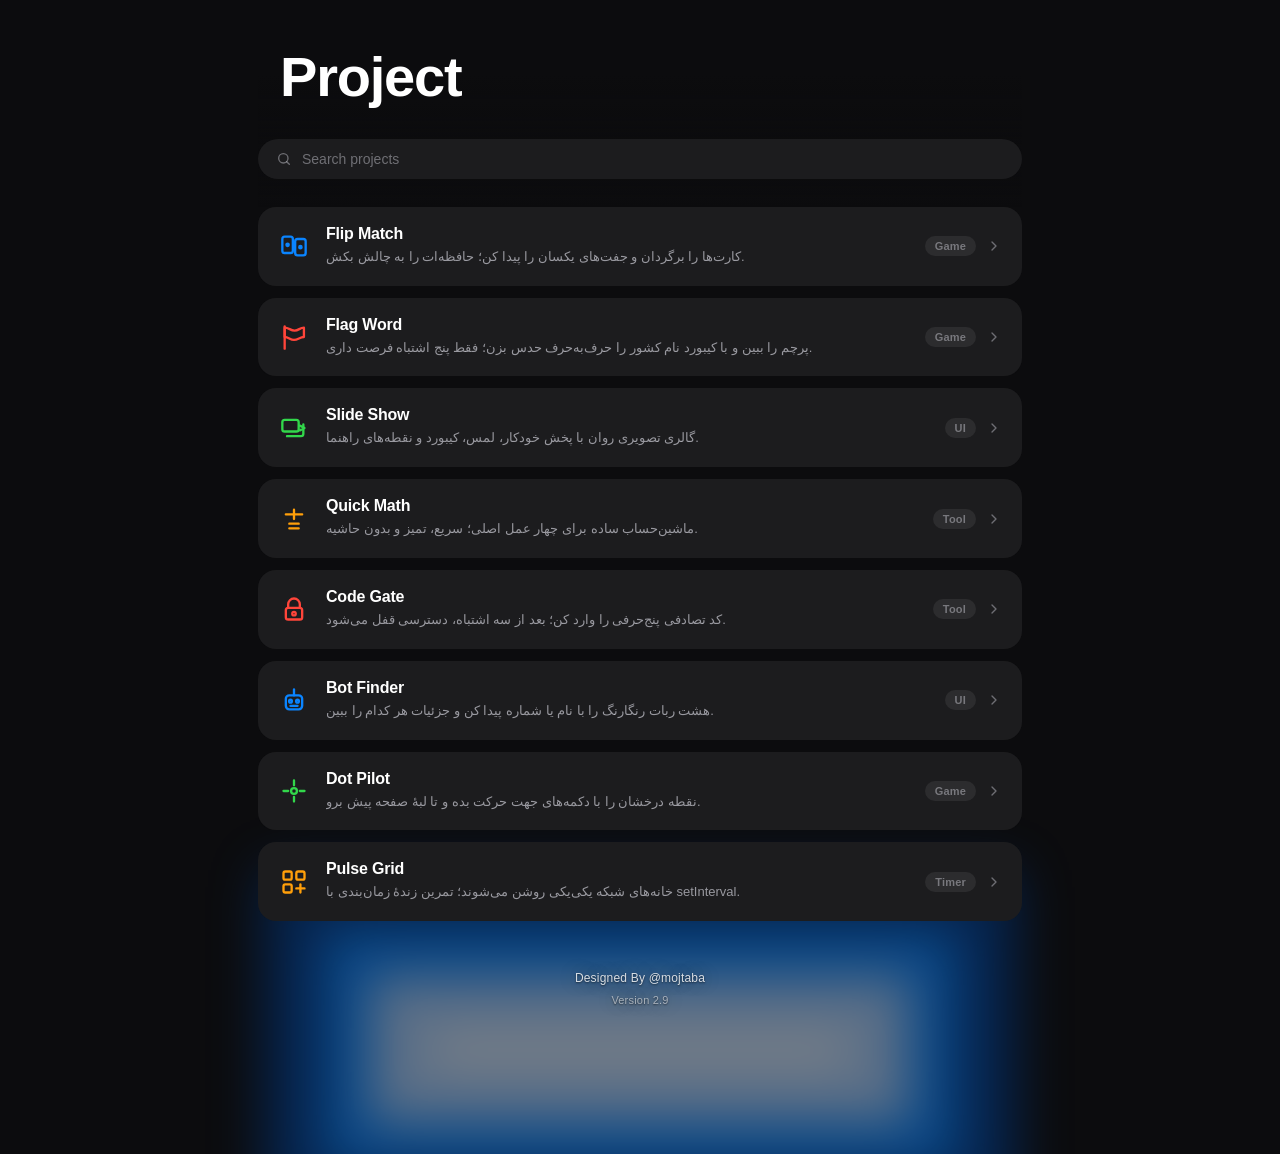
==== commit 29731b22: "Ship v2.9: integrate Pilot command bar and restore search. Add a bottom Pilot for keyboard commands " ====
--- a/index.html
+++ b/index.html
@@ -34,168 +34,42 @@
     </div>
 
 
-    <div class="box">
-
-
-        <a class="card card--blue" href="project/flip-match/index.html" data-tags="flip match memory game cards pair twin remember concentration puzzle board flip-card win بازی حافظه کارت جفت میموری گیم پازل تمرکز برگرداندن کارت پیدا کردن جفت">
-            <div class="dd">
-                <div class="chip">
-                    <svg viewBox="0 0 24 24" aria-hidden="true"><rect x="2" y="4" width="9" height="14" rx="2"/><rect x="13" y="6" width="9" height="14" rx="2"/><circle cx="6.5" cy="11" r="1"/><circle cx="17.5" cy="13" r="1"/></svg>
-                </div>
-                <div class="inf">
-                    <h3 class="h3">Flip Match</h3>
-                    <p>کارت‌ها را برگردان و جفت‌های یکسان را پیدا کن؛ حافظه‌ات را به چالش بکش.</p>
-                </div>
-            </div>
-            <div class="meta">
-                <span class="tag">Game</span>
-                <span class="row">
-                    <svg viewBox="0 0 24 24" aria-hidden="true"><path d="m9 6 6 6-6 6"/></svg>
-                </span>
-            </div>
-        </a>
-
-        <a class="card card--red" href="project/flag-word/index.html" data-tags="flag word hangman hang man country countries nation guess letter keyboard visa identify america brazil canada china france italy japan pakistan russia turkiye turkey پرچم کشور کشورها حدس حرف کیبورد دار آویز هنگمن آمریکا برزیل کانادا چین فرانسه ایتالیا ژاپن پاکستان روسیه ترکیه نام کشور">
-            <div class="dd">
-                <div class="chip">
-                    <svg viewBox="0 0 24 24" aria-hidden="true"><path d="M4 22V3"/><path d="M4 4c3.5 0 5 2.5 8.5 2.5S17 4 20.5 4v8c-3.5 0-5 2.5-8.5 2.5S7.5 12 4 12z"/></svg>
-                </div>
-                <div class="inf">
-                    <h3 class="h3">Flag Word</h3>
-                    <p>پرچم را ببین و با کیبورد نام کشور را حرف‌به‌حرف حدس بزن؛ فقط پنج اشتباه فرصت داری.</p>
-                </div>
-            </div>
-            <div class="meta">
-                <span class="tag">Game</span>
-                <span class="row">
-                    <svg viewBox="0 0 24 24" aria-hidden="true"><path d="m9 6 6 6-6 6"/></svg>
-                </span>
-            </div>
-        </a>
-
-        <a class="card card--green" href="project/slide-show/index.html" data-tags="slide show slideshow carousel gallery slider image images photo photos autoplay swipe touch keyboard dots pause play اسلاید شو کرسل کاروسل گالری اسلایدر تصاویر عکس پخش خودکار لمس کیبورد نقطه توقف پخش">
-            <div class="dd">
-                <div class="chip">
-                    <svg viewBox="0 0 24 24" aria-hidden="true"><rect x="2" y="5" width="14" height="10" rx="2"/><path d="M6 19h12a2 2 0 0 0 2-2V9"/><path d="m17 10 4 2-4 2"/></svg>
-                </div>
-                <div class="inf">
-                    <h3 class="h3">Slide Show</h3>
-                    <p>گالری تصویری روان با پخش خودکار، لمس، کیبورد و نقطه‌های راهنما.</p>
-                </div>
-            </div>
-            <div class="meta">
-                <span class="tag">UI</span>
-                <span class="row">
-                    <svg viewBox="0 0 24 24" aria-hidden="true"><path d="m9 6 6 6-6 6"/></svg>
-                </span>
-            </div>
-        </a>
-
-        <a class="card card--amber" href="project/quick-math/index.html" data-tags="quick math calculator calc numbers arithmetic plus minus multiply divide equal clear جمع تفریق ضرب تقسیم ماشین حساب ریاضی اعداد محاسبه چهار عمل اصلی">
-            <div class="dd">
-                <div class="chip">
-                    <svg viewBox="0 0 24 24" aria-hidden="true"><path d="M5 8h14M12 4v8"/><path d="M8 16h8M8 20h8"/></svg>
-                </div>
-                <div class="inf">
-                    <h3 class="h3">Quick Math</h3>
-                    <p>ماشین‌حساب ساده برای چهار عمل اصلی؛ سریع، تمیز و بدون حاشیه.</p>
-                </div>
-            </div>
-            <div class="meta">
-                <span class="tag">Tool</span>
-                <span class="row">
-                    <svg viewBox="0 0 24 24" aria-hidden="true"><path d="m9 6 6 6-6 6"/></svg>
-                </span>
-            </div>
-        </a>
-
-        <a class="card card--red" href="project/code-gate/index.html" data-tags="code gate captcha captcha-code verify verification security random check lock access password human ربات نیستم کپچا امنیت کد تصادفی تأیید اعتبارسنجی قفل دسترسی رمز ورودی غلط اشتباه">
-            <div class="dd">
-                <div class="chip">
-                    <svg viewBox="0 0 24 24" aria-hidden="true"><path d="M7 11V8a5 5 0 0 1 10 0v3"/><rect x="5" y="11" width="14" height="10" rx="2"/><circle cx="12" cy="16" r="1.5"/></svg>
-                </div>
-                <div class="inf">
-                    <h3 class="h3">Code Gate</h3>
-                    <p>کد تصادفی پنج‌حرفی را وارد کن؛ بعد از سه اشتباه، دسترسی قفل می‌شود.</p>
-                </div>
-            </div>
-            <div class="meta">
-                <span class="tag">Tool</span>
-                <span class="row">
-                    <svg viewBox="0 0 24 24" aria-hidden="true"><path d="m9 6 6 6-6 6"/></svg>
-                </span>
-            </div>
-        </a>
-
-        <a class="card card--blue" href="project/bot-finder/index.html" data-tags="bot finder robots robot search photos photo gallery find lookup filter nexo bloop moki byte qubi pixo nova rovi ربات ربات‌ها جستجو عکس عکس‌ها گالری پیدا کردن فیلتر نکسو بلوپ موکی بایت">
-            <div class="dd">
-                <div class="chip">
-                    <svg viewBox="0 0 24 24" aria-hidden="true"><rect x="5" y="8" width="14" height="12" rx="3"/><path d="M12 3v5"/><circle cx="9" cy="13" r="1.2"/><circle cx="15" cy="13" r="1.2"/><path d="M9 17h6"/></svg>
-                </div>
-                <div class="inf">
-                    <h3 class="h3">Bot Finder</h3>
-                    <p>هشت ربات رنگارنگ را با نام یا شماره پیدا کن و جزئیات هر کدام را ببین.</p>
-                </div>
-            </div>
-            <div class="meta">
-                <span class="tag">UI</span>
-                <span class="row">
-                    <svg viewBox="0 0 24 24" aria-hidden="true"><path d="m9 6 6 6-6 6"/></svg>
-                </span>
-            </div>
-        </a>
-
-        <a class="card card--green" href="project/dot-pilot/index.html" data-tags="dot pilot move movement control controller arrows directions up down left right stop reset glow game pad joystick نقطه حرکت کنترل کنترلر جهت بالا پایین چپ راست توقف ریست بازی نورانی پد">
-            <div class="dd">
-                <div class="chip">
-                    <svg viewBox="0 0 24 24" aria-hidden="true"><circle cx="12" cy="12" r="2.5"/><path d="M12 3v4M12 17v4M3 12h4M17 12h4"/></svg>
-                </div>
-                <div class="inf">
-                    <h3 class="h3">Dot Pilot</h3>
-                    <p>نقطه درخشان را با دکمه‌های جهت حرکت بده و تا لبهٔ صفحه پیش برو.</p>
-                </div>
-            </div>
-            <div class="meta">
-                <span class="tag">Game</span>
-                <span class="row">
-                    <svg viewBox="0 0 24 24" aria-hidden="true"><path d="m9 6 6 6-6 6"/></svg>
-                </span>
-            </div>
-        </a>
-
-        <a class="card card--amber" href="project/pulse-grid/index.html" data-tags="pulse grid timer interval setInterval set interval clearInterval play pause reset seconds cells fill animation loop شبکه تایمر زمان اینتروال پخش توقف ریست ثانیه خانه روشن شدن انیمیشن تمرین جاوااسکریپت javascript">
-            <div class="dd">
-                <div class="chip">
-                    <svg viewBox="0 0 24 24" aria-hidden="true"><rect x="3" y="3" width="7" height="7" rx="1.5"/><rect x="14" y="3" width="7" height="7" rx="1.5"/><rect x="3" y="14" width="7" height="7" rx="1.5"/><path d="M14 17.5h7M17.5 14v7"/></svg>
-                </div>
-                <div class="inf">
-                    <h3 class="h3">Pulse Grid</h3>
-                    <p>خانه‌های شبکه یکی‌یکی روشن می‌شوند؛ تمرین زندهٔ زمان‌بندی با setInterval.</p>
-                </div>
-            </div>
-            <div class="meta">
-                <span class="tag">Timer</span>
-                <span class="row">
-                    <svg viewBox="0 0 24 24" aria-hidden="true"><path d="m9 6 6 6-6 6"/></svg>
-                </span>
-            </div>
-        </a>
-
-
-    </div>
+    <div id="projects" class="box"></div>
 
     <div id="empty" class="empty">No project matches your search.</div>
 
 
     <div class="footer">
         <span class="footer-credit">Designed By @mojtaba</span>
-        <span class="footer-version">Version 2.8.5</span>
+        <span class="footer-version">Version 2.9</span>
     </div>
 
     <div class="page-end-glow" aria-hidden="true"></div>
 
 </div>
 
+<div id="pilot" class="pilot" data-active="false">
+    <div class="pilot-menu" id="pilot-menu" role="listbox" aria-label="Suggestions" hidden></div>
+    <div class="pilot-bar">
+        <div class="pilot-lead" id="pilot-lead" aria-hidden="true">
+            <svg class="pilot-soft-tri" viewBox="0 0 24 24"><path d="M9.2 5.8c0-1 1.1-1.6 1.9-1.1l9 5.7c.8.5.8 1.7 0 2.2l-9 5.7c-.8.5-1.9-.1-1.9-1.1V5.8z"/></svg>
+        </div>
+        <div class="pilot-field">
+            <input
+                id="pilot-input"
+                class="pilot-input"
+                type="text"
+                autocomplete="off"
+                spellcheck="false"
+                placeholder="Type a command…"
+                aria-label="Pilot commands"
+                tabindex="-1"
+            >
+        </div>
+    </div>
+</div>
+
+<script src="pilot.js"></script>
 <script src="code.js"></script>
 </body>
 </html>
--- a/style.css
+++ b/style.css
@@ -240,6 +240,311 @@
 
 
 
+/* ---------- pilot (desktop bottom command bar) ---------- */
+
+.pilot{
+
+    --pilot-text:var(--title-color);
+    --pilot-muted:var(--text-faint);
+    --pilot-ghost:rgba(235,235,245,0.55);
+    --pilot-font:
+            ui-monospace,
+            "SF Mono",
+            "Cascadia Mono",
+            "Segoe UI Mono",
+            Menlo,
+            Consolas,
+            monospace;
+    --pilot-height:56px;
+    --pilot-side-gap:20px;
+    --pilot-max-width:720px;
+    --pilot-idle-width:134px;
+    --pilot-idle-height:9px;
+    --pilot-idle-bottom:14px;
+    --pilot-idle-color:transparent;
+
+    position:fixed;
+    left:50%;
+    bottom:var(--pilot-idle-bottom);
+    z-index:9999;
+
+    box-sizing:border-box;
+    transform:translateX(-50%);
+
+    display:flex;
+    align-items:center;
+    gap:12px;
+
+    width:var(--pilot-idle-width);
+    height:var(--pilot-idle-height);
+    min-height:var(--pilot-idle-height);
+    padding:0;
+
+    overflow:hidden;
+    cursor:default;
+    pointer-events:none;
+
+    border:none;
+    border-radius:999px;
+    background:var(--pilot-idle-color);
+    box-shadow:none;
+    opacity:0;
+
+    transition:
+            width 320ms cubic-bezier(0.22, 1, 0.36, 1),
+            height 320ms cubic-bezier(0.22, 1, 0.36, 1),
+            min-height 320ms cubic-bezier(0.22, 1, 0.36, 1),
+            padding 280ms cubic-bezier(0.22, 1, 0.36, 1),
+            bottom 280ms cubic-bezier(0.22, 1, 0.36, 1),
+            border-radius 280ms cubic-bezier(0.22, 1, 0.36, 1),
+            border-color 220ms ease,
+            background 220ms ease,
+            box-shadow 280ms ease,
+            opacity 220ms ease;
+}
+
+.pilot.is-active{
+
+    bottom:var(--pilot-side-gap);
+    width:min(var(--pilot-max-width), calc(100% - (var(--pilot-side-gap) * 2)));
+    height:auto;
+    min-height:0;
+    padding:0;
+
+    overflow:visible;
+    opacity:1;
+    pointer-events:auto;
+
+    border:none;
+    border-radius:0;
+    background:transparent;
+    box-shadow:none;
+    cursor:text;
+
+    backdrop-filter:none;
+    -webkit-backdrop-filter:none;
+}
+
+.pilot.is-active:focus-within{
+    background:transparent;
+    border-color:transparent;
+}
+
+.pilot-bar{
+
+    display:flex;
+    align-items:center;
+    gap:12px;
+
+    width:100%;
+    height:var(--pilot-height);
+    min-height:var(--pilot-height);
+    padding:0 20px;
+
+    border:1px solid rgba(255,255,255,0.14);
+    border-radius:var(--radius);
+
+    background:rgba(28,28,30,0.72);
+
+    backdrop-filter:blur(22px) saturate(140%);
+    -webkit-backdrop-filter:blur(22px) saturate(140%);
+
+    box-shadow:0 12px 40px rgba(0,0,0,0.45);
+}
+
+.pilot.is-active:focus-within .pilot-bar{
+    background:rgba(36,36,38,0.78);
+    border-color:rgba(255,255,255,0.22);
+}
+
+.pilot-menu{
+
+    position:absolute;
+    left:0;
+    right:0;
+    bottom:calc(100% + 10px);
+
+    display:none;
+    flex-direction:column;
+
+    max-height:240px;
+    overflow-x:hidden;
+    overflow-y:auto;
+
+    padding:6px;
+
+    border:1px solid rgba(255,255,255,0.16);
+    border-radius:var(--radius);
+
+    background:rgba(20,20,22,0.28);
+
+    backdrop-filter:blur(28px) saturate(160%);
+    -webkit-backdrop-filter:blur(28px) saturate(160%);
+
+    box-shadow:0 12px 40px rgba(0,0,0,0.4);
+}
+
+.pilot-menu.is-open{
+    display:flex;
+}
+
+.pilot-menu-item{
+
+    flex-shrink:0;
+
+    padding:10px 12px;
+
+    border-radius:12px;
+
+    color:var(--text-soft);
+
+    font-family:var(--pilot-font);
+    font-size:14px;
+    font-weight:500;
+    letter-spacing:0.02em;
+    line-height:1.3;
+
+    cursor:pointer;
+    user-select:none;
+}
+
+.pilot-menu-item.is-active,
+.pilot-menu-item:hover{
+    color:var(--title-color);
+    background:rgba(255,255,255,0.08);
+}
+
+.pilot-lead,
+.pilot-field{
+    opacity:0;
+    pointer-events:none;
+    transition:opacity 160ms ease;
+}
+
+.pilot.is-active .pilot-lead,
+.pilot.is-active .pilot-field{
+    opacity:1;
+    pointer-events:auto;
+    transition:opacity 200ms ease 140ms;
+}
+
+.pilot-lead{
+
+    display:flex;
+    align-items:center;
+    justify-content:center;
+
+    flex-shrink:0;
+
+    width:18px;
+    height:18px;
+
+    margin-left:-2px;
+
+    color:var(--text-faint);
+
+    pointer-events:none;
+    user-select:none;
+
+    transition:color 0.22s ease;
+}
+
+.pilot.is-active .pilot-lead{
+    color:var(--title-color);
+}
+
+.pilot-lead svg{
+
+    width:18px;
+    height:18px;
+
+    display:block;
+
+    fill:none;
+    stroke:currentColor;
+    stroke-width:2;
+    stroke-linecap:round;
+    stroke-linejoin:round;
+}
+
+.pilot-lead svg.pilot-soft-tri{
+    fill:none;
+    stroke:currentColor;
+}
+
+.pilot-hash{
+
+    display:block;
+
+    font-family:var(--pilot-font);
+    font-size:18px;
+    font-weight:700;
+    line-height:1;
+    letter-spacing:0;
+}
+
+.pilot-field{
+
+    position:relative;
+
+    display:flex;
+    align-items:center;
+
+    width:100%;
+    min-width:0;
+
+    overflow:hidden;
+}
+
+.pilot-input{
+
+    position:relative;
+    z-index:1;
+
+    width:100%;
+
+    margin:0;
+    padding:0;
+
+    background:transparent;
+    border:none;
+    outline:none;
+
+    color:var(--pilot-text);
+    caret-color:var(--pilot-text);
+
+    font-family:var(--pilot-font);
+    font-size:15px;
+    font-weight:500;
+    letter-spacing:0.03em;
+    line-height:1.35;
+    font-variant-ligatures:none;
+
+    -webkit-appearance:none;
+    appearance:none;
+}
+
+.pilot-input::placeholder{
+    color:var(--pilot-muted);
+    opacity:1;
+}
+
+.pilot-input:focus{
+    outline:none;
+}
+
+.pilot:not(.is-active) .pilot-input{
+    caret-color:transparent;
+}
+
+@media (min-width:641px){
+    body{
+        padding-bottom:calc(var(--pilot-height, 56px) + 40px);
+    }
+}
+
+
+
 /* ---------- project list ---------- */
 
 .box{
@@ -301,6 +606,10 @@
 }
 
 .card:focus-visible{
+    outline:none;
+}
+
+.card:focus{
     outline:none;
 }
 
@@ -654,6 +963,14 @@
         gap:10px;
     }
 
+    .search-wrap input{
+        font-size:16px;
+    }
+
+    .pilot{
+        display:none !important;
+    }
+
     .card{
         --card-pad-y:14px;
         --card-pad-icon:22px;
@@ -700,10 +1017,6 @@
         display:none;
     }
 
-    .search-wrap input{
-        font-size:16px;
-    }
-
     .footer{
         padding-top:40px;
     }
